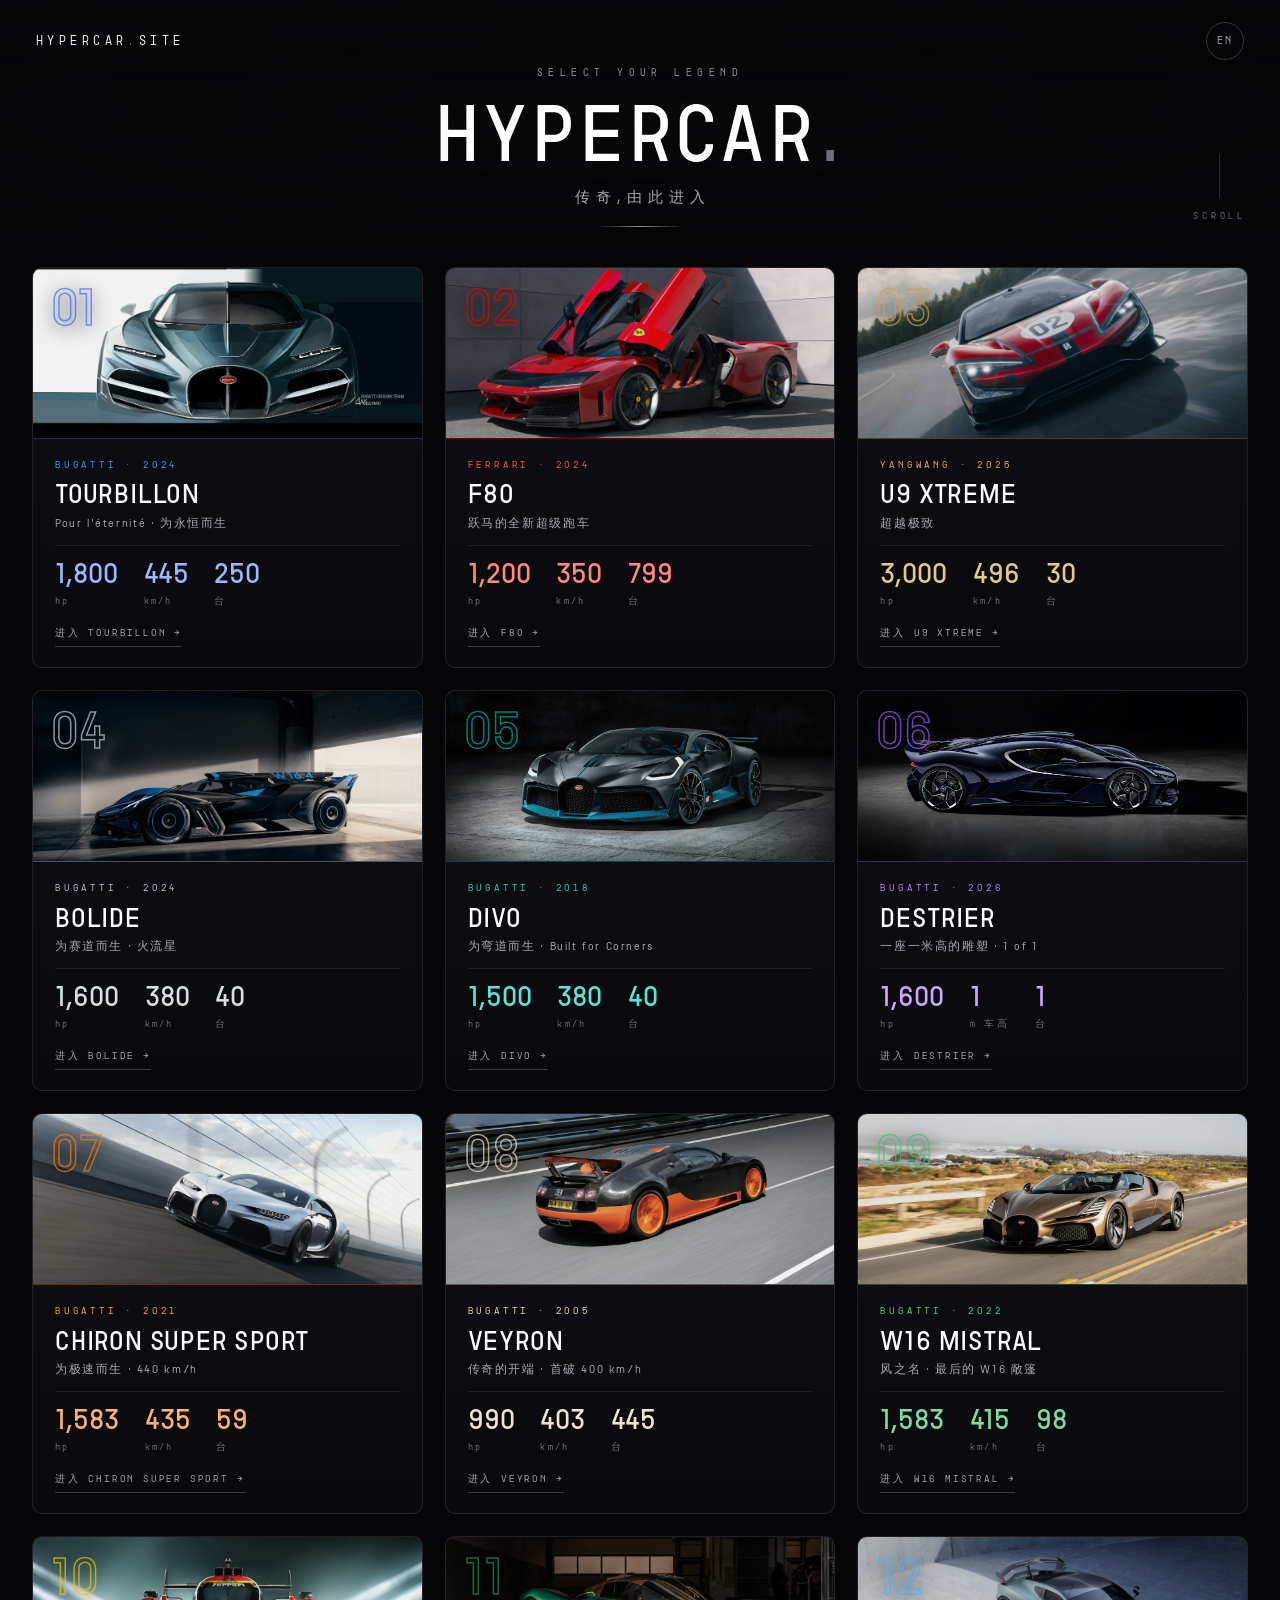
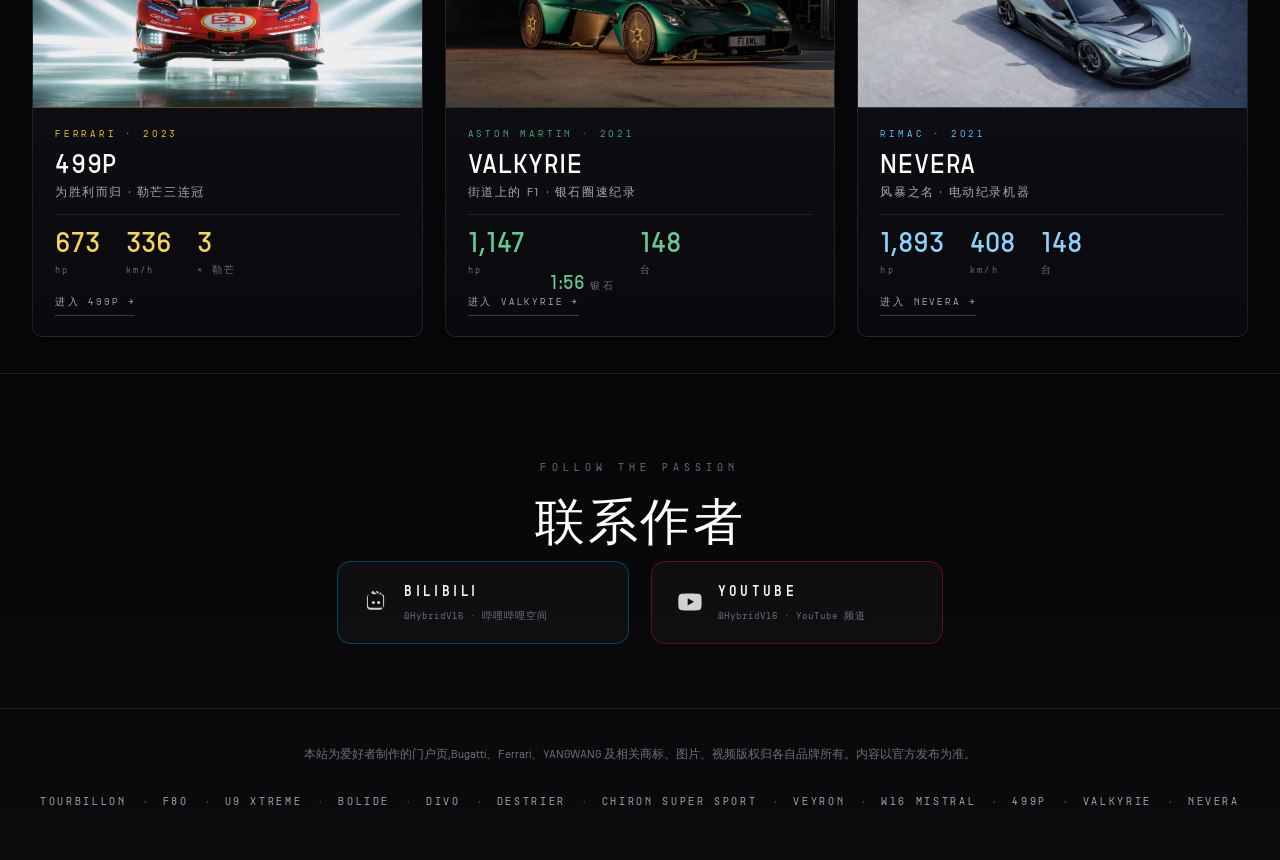
==== index.html @ 24a6a30d "Valkyrie 卡片圈速改为 1:56(去掉 .42,避免下沉) - index.html / en.html: spec--time 移除第二个数字 b 标签" ====
<!DOCTYPE html>
<html lang="zh-CN">
<head>
<meta charset="UTF-8">
<meta name="viewport" content="width=device-width, initial-scale=1.0">
<title>HYPERCAR.SITE — 传奇,由此进入</title>
<meta name="description" content="超跑传奇集合:Bugatti Tourbillon、Ferrari F80、YANGWANG U9 Xtreme、Bugatti Bolide、Bugatti Divo、Bugatti Destrier、Bugatti Chiron Super Sport、Bugatti Veyron、Bugatti W16 Mistral、Ferrari 499P、Aston Martin Valkyrie、Rimac Nevera 的完整介绍。">
<link rel="icon" href="data:image/svg+xml,%3Csvg xmlns='http://www.w3.org/2000/svg' viewBox='0 0 64 64'%3E%3Crect width='64' height='64' rx='14' fill='%230a0a0c'/%3E%3Ctext x='32' y='43' font-family='Arial' font-size='30' font-weight='700' fill='%23f4f4f6' text-anchor='middle'%3EH%3C/text%3E%3C/svg%3E">
<meta property="og:type" content="website">
<meta property="og:title" content="HYPERCAR.SITE">
<meta property="og:description" content="超跑传奇集合 —— Bugatti Tourbillon · Ferrari F80 · YANGWANG U9 Xtreme · Bugatti Bolide · Bugatti Divo · Bugatti Destrier · Chiron Super Sport · Veyron · W16 Mistral · 499P · Valkyrie · Nevera。">
<meta property="og:image" content="assets/tourbillon.webp">
<meta name="twitter:card" content="summary_large_image">
<script>
/* 自动语言:每次加载按 IP 分流——IP 不在中国则进入英文版 */
(function () {
  window.hcLangCheck = function (d) {
    if (d && d.country_code && d.country_code !== 'CN') {
      location.replace('en.html');
    }
  };
  var s = document.createElement('script');
  s.src = 'https://ipapi.co/json/?callback=hcLangCheck';
  s.onerror = function () {};
  document.head.appendChild(s);
})();
</script>
<link rel="stylesheet" href="css/style.css">
</head>
<body>

<div class="cursor" aria-hidden="true"><span></span></div>

<header class="nav">
  <a class="nav__brand" href="#hero">HYPERCAR<span class="nav__dot">.</span>SITE</a>
  <a class="lang-btn" href="en.html">EN</a>
</header>

<main>

<!-- ============ HERO ============ -->
<section class="hero" id="hero">
  <div class="hero__bg" aria-hidden="true">
    <img src="assets/tourbillon.webp" alt="">
    <img src="assets/f80.webp" alt="">
    <img src="assets/u9x.webp" alt="">
    <img src="assets/bolide.webp" alt="">
  </div>
  <div class="hero__veil" aria-hidden="true"></div>

  <div class="hero__inner">
    <p class="hero__kicker">SELECT YOUR LEGEND</p>
    <h1 class="hero__title">HYPERCAR<span class="hero__dot">.</span></h1>
    <p class="hero__sub">传奇,由此进入</p>
    <div class="hero__line" aria-hidden="true"></div>
  </div>

  <a class="hero__scroll" href="#doors" aria-label="向下探索">
    <span class="hero__scroll-track"><i></i></span>
    <span class="hero__scroll-text">SCROLL</span>
  </a>
</section>

<!-- ============ 车型收藏 ============ -->
<section class="doors" id="doors">

  <!-- 01 TOURBILLON -->
  <a class="door door--bugatti" href="https://tourbillon.hypercar.site" target="_blank" rel="noopener">
    <div class="door__media">
      <img class="door__img" src="assets/tourbillon.webp" alt="Bugatti Tourbillon" loading="lazy">
      <span class="door__no">01</span>
    </div>
    <div class="door__body">
      <span class="door__tag">BUGATTI · 2024</span>
      <h2 class="door__title">TOURBILLON</h2>
      <p class="door__sub">Pour l'éternité · 为永恒而生</p>
      <div class="door__specs">
        <div class="spec"><b data-count="1800">0</b><span>hp</span></div>
        <div class="spec"><b data-count="445">0</b><span>km/h</span></div>
        <div class="spec"><b data-count="250">0</b><span>台</span></div>
      </div>
      <span class="door__enter">进入 TOURBILLON <i>→</i></span>
    </div>
  </a>

  <!-- 02 F80 -->
  <a class="door door--ferrari" href="https://f80.hypercar.site" target="_blank" rel="noopener">
    <div class="door__media">
      <img class="door__img" src="assets/f80.webp" alt="Ferrari F80" loading="lazy">
      <span class="door__no">02</span>
    </div>
    <div class="door__body">
      <span class="door__tag">FERRARI · 2024</span>
      <h2 class="door__title">F80</h2>
      <p class="door__sub">跃马的全新超级跑车</p>
      <div class="door__specs">
        <div class="spec"><b data-count="1200">0</b><span>hp</span></div>
        <div class="spec"><b data-count="350">0</b><span>km/h</span></div>
        <div class="spec"><b data-count="799">0</b><span>台</span></div>
      </div>
      <span class="door__enter">进入 F80 <i>→</i></span>
    </div>
  </a>

  <!-- 03 U9 XTREME -->
  <a class="door door--yangwang" href="https://u9x.hypercar.site" target="_blank" rel="noopener">
    <div class="door__media">
      <img class="door__img" src="assets/u9x.webp" alt="YANGWANG U9 Xtreme" loading="lazy">
      <span class="door__no">03</span>
    </div>
    <div class="door__body">
      <span class="door__tag">YANGWANG · 2025</span>
      <h2 class="door__title">U9 XTREME</h2>
      <p class="door__sub">超越极致</p>
      <div class="door__specs">
        <div class="spec"><b data-count="3000">0</b><span>hp</span></div>
        <div class="spec"><b data-count="496">0</b><span>km/h</span></div>
        <div class="spec"><b data-count="30">0</b><span>台</span></div>
      </div>
      <span class="door__enter">进入 U9 XTREME <i>→</i></span>
    </div>
  </a>

  <!-- 04 BOLIDE -->
  <a class="door door--bolide" href="https://bolide.hypercar.site" target="_blank" rel="noopener">
    <div class="door__media">
      <img class="door__img" src="assets/bolide.webp" alt="Bugatti Bolide" loading="lazy">
      <span class="door__no">04</span>
    </div>
    <div class="door__body">
      <span class="door__tag">BUGATTI · 2024</span>
      <h2 class="door__title">BOLIDE</h2>
      <p class="door__sub">为赛道而生 · 火流星</p>
      <div class="door__specs">
        <div class="spec"><b data-count="1600">0</b><span>hp</span></div>
        <div class="spec"><b data-count="380">0</b><span>km/h</span></div>
        <div class="spec"><b data-count="40">0</b><span>台</span></div>
      </div>
      <span class="door__enter">进入 BOLIDE <i>→</i></span>
    </div>
  </a>

  <!-- 05 DIVO -->
  <a class="door door--divo" href="https://divo.hypercar.site" target="_blank" rel="noopener">
    <div class="door__media">
      <img class="door__img" src="assets/divo.webp" alt="Bugatti Divo" loading="lazy">
      <span class="door__no">05</span>
    </div>
    <div class="door__body">
      <span class="door__tag">BUGATTI · 2018</span>
      <h2 class="door__title">DIVO</h2>
      <p class="door__sub">为弯道而生 · Built for Corners</p>
      <div class="door__specs">
        <div class="spec"><b data-count="1500">0</b><span>hp</span></div>
        <div class="spec"><b data-count="380">0</b><span>km/h</span></div>
        <div class="spec"><b data-count="40">0</b><span>台</span></div>
      </div>
      <span class="door__enter">进入 DIVO <i>→</i></span>
    </div>
  </a>

  <!-- 06 DESTRIER -->
  <a class="door door--destrier" href="https://destrier.hypercar.site" target="_blank" rel="noopener">
    <div class="door__media">
      <img class="door__img" src="assets/destrier.webp" alt="Bugatti Destrier" loading="lazy">
      <span class="door__no">06</span>
    </div>
    <div class="door__body">
      <span class="door__tag">BUGATTI · 2026</span>
      <h2 class="door__title">DESTRIER</h2>
      <p class="door__sub">一座一米高的雕塑 · 1 of 1</p>
      <div class="door__specs">
        <div class="spec"><b data-count="1600">0</b><span>hp</span></div>
        <div class="spec"><b data-count="1">0</b><span>m 车高</span></div>
        <div class="spec"><b data-count="1">0</b><span>台</span></div>
      </div>
      <span class="door__enter">进入 DESTRIER <i>→</i></span>
    </div>
  </a>

  <!-- 07 CHIRON SUPER SPORT -->
  <a class="door door--chiron" href="https://ykcbugatti.github.io/ChironSS/" target="_blank" rel="noopener">
    <div class="door__media">
      <img class="door__img" src="assets/chiron-supersport.webp" alt="Bugatti Chiron Super Sport" loading="lazy">
      <span class="door__no">07</span>
    </div>
    <div class="door__body">
      <span class="door__tag">BUGATTI · 2021</span>
      <h2 class="door__title">CHIRON SUPER SPORT</h2>
      <p class="door__sub">为极速而生 · 440 km/h</p>
      <div class="door__specs">
        <div class="spec"><b data-count="1600">0</b><span>hp</span></div>
        <div class="spec"><b data-count="440">0</b><span>km/h</span></div>
        <div class="spec"><b data-count="60">0</b><span>台</span></div>
      </div>
      <span class="door__enter">进入 CHIRON SUPER SPORT <i>→</i></span>
    </div>
  </a>

  <!-- 08 VEYRON -->
  <a class="door door--veyron" href="https://veyron.hypercar.site" target="_blank" rel="noopener">
    <div class="door__media">
      <img class="door__img" src="assets/veyron.webp" alt="Bugatti Veyron" loading="lazy">
      <span class="door__no">08</span>
    </div>
    <div class="door__body">
      <span class="door__tag">BUGATTI · 2005</span>
      <h2 class="door__title">VEYRON</h2>
      <p class="door__sub">传奇的开端 · 首破 400 km/h</p>
      <div class="door__specs">
        <div class="spec"><b data-count="1001">0</b><span>hp</span></div>
        <div class="spec"><b data-count="407">0</b><span>km/h</span></div>
        <div class="spec"><b data-count="450">0</b><span>台</span></div>
      </div>
      <span class="door__enter">进入 VEYRON <i>→</i></span>
    </div>
  </a>

  <!-- 09 W16 MISTRAL -->
  <a class="door door--mistral" href="https://ykcbugatti.github.io/Mistral/" target="_blank" rel="noopener">
    <div class="door__media">
      <img class="door__img" src="assets/mistral.webp" alt="Bugatti W16 Mistral" loading="lazy">
      <span class="door__no">09</span>
    </div>
    <div class="door__body">
      <span class="door__tag">BUGATTI · 2022</span>
      <h2 class="door__title">W16 MISTRAL</h2>
      <p class="door__sub">风之名 · 最后的 W16 敞篷</p>
      <div class="door__specs">
        <div class="spec"><b data-count="1600">0</b><span>hp</span></div>
        <div class="spec"><b data-count="420">0</b><span>km/h</span></div>
        <div class="spec"><b data-count="99">0</b><span>台</span></div>
      </div>
      <span class="door__enter">进入 W16 MISTRAL <i>→</i></span>
    </div>
  </a>

  <!-- 10 FERRARI 499P -->
  <a class="door door--f499p" href="https://499p.hypercar.site" target="_blank" rel="noopener">
    <div class="door__media">
      <img class="door__img" src="assets/499p.webp" alt="Ferrari 499P" loading="lazy">
      <span class="door__no">10</span>
    </div>
    <div class="door__body">
      <span class="door__tag">FERRARI · 2023</span>
      <h2 class="door__title">499P</h2>
      <p class="door__sub">为胜利而归 · 勒芒三连冠</p>
      <div class="door__specs">
        <div class="spec"><b data-count="680">0</b><span>hp</span></div>
        <div class="spec"><b data-count="340">0</b><span>km/h</span></div>
        <div class="spec"><b data-count="3">0</b><span>× 勒芒</span></div>
      </div>
      <span class="door__enter">进入 499P <i>→</i></span>
    </div>
  </a>

  <!-- 11 ASTON MARTIN VALKYRIE -->
  <a class="door door--valkyrie" href="https://ykcbugatti.github.io/Valkyrie/" target="_blank" rel="noopener">
    <div class="door__media">
      <img class="door__img" src="assets/valkyrie.webp" alt="Aston Martin Valkyrie" loading="lazy">
      <span class="door__no">11</span>
    </div>
    <div class="door__body">
      <span class="door__tag">ASTON MARTIN · 2021</span>
      <h2 class="door__title">VALKYRIE</h2>
      <p class="door__sub">街道上的 F1 · 银石圈速纪录</p>
      <div class="door__specs">
        <div class="spec"><b data-count="1160">0</b><span>hp</span></div>
        <div class="spec spec--time"><b>1:56</b><span>银石</span></div>
        <div class="spec"><b data-count="150">0</b><span>台</span></div>
      </div>
      <span class="door__enter">进入 VALKYRIE <i>→</i></span>
    </div>
  </a>

  <!-- 12 RIMAC NEVERA -->
  <a class="door door--nevera" href="https://nevera.hypercar.site" target="_blank" rel="noopener">
    <div class="door__media">
      <img class="door__img" src="assets/nevera.webp" alt="Rimac Nevera" loading="lazy">
      <span class="door__no">12</span>
    </div>
    <div class="door__body">
      <span class="door__tag">RIMAC · 2021</span>
      <h2 class="door__title">NEVERA</h2>
      <p class="door__sub">风暴之名 · 电动纪录机器</p>
      <div class="door__specs">
        <div class="spec"><b data-count="1914">0</b><span>hp</span></div>
        <div class="spec"><b data-count="412">0</b><span>km/h</span></div>
        <div class="spec"><b data-count="150">0</b><span>台</span></div>
      </div>
      <span class="door__enter">进入 NEVERA <i>→</i></span>
    </div>
  </a>

</section>

</main>

<footer class="footer">

  <!-- ============ 联系方式 ============ -->
  <div class="footer__contact">
    <p class="footer__kicker">FOLLOW THE PASSION</p>
    <h2 class="footer__title">联系作者</h2>
    <div class="footer__btns">
      <a class="sbtn sbtn--bili" href="https://space.bilibili.com/675250962" target="_blank" rel="noopener">
        <svg viewBox="0 0 24 24" width="24" height="24" fill="currentColor" aria-hidden="true">
          <path d="M7.1 2.6 8.9.8l2.1 2.1L13.1.8l1.8 1.8-1.7 1.7h2.5c1.9 0 3.4 1.5 3.4 3.4v8.6c0 1.9-1.5 3.4-3.4 3.4H6.3c-1.9 0-3.4-1.5-3.4-3.4V7.7c0-1.9 1.5-3.4 3.4-3.4h2.5L7.1 2.6zM7.6 4.3H6.3c-1.3 0-2.4 1.1-2.4 2.4v8.6c0 1.3 1.1 2.4 2.4 2.4h11.4c1.3 0 2.4-1.1 2.4-2.4V6.7c0-1.3-1.1-2.4-2.4-2.4h-1.3l1.2-1.2-.9-.9-2.2 2.2-2.2-2.2-.9.9 1.2 1.2H7.6z"/>
          <circle cx="9.4" cy="12.6" r="1.5"/>
          <circle cx="14.6" cy="12.6" r="1.5"/>
        </svg>
        <span class="sbtn__txt"><b>BILIBILI</b><small>@HybridV16 · 哔哩哔哩空间</small></span>
        <i class="sbtn__arrow">→</i>
      </a>
      <a class="sbtn sbtn--yt" href="https://www.youtube.com/@HybridV16" target="_blank" rel="noopener">
        <svg viewBox="0 0 24 24" width="24" height="24" fill="currentColor" aria-hidden="true">
          <path d="M23.5 7.2s-.2-1.7-.9-2.4c-.9-.9-1.9-.9-2.4-1C16.9 3.5 12 3.5 12 3.5s-4.9 0-8.2.3c-.5.1-1.5.1-2.4 1-.7.7-.9 2.4-.9 2.4S.3 9.2.3 11.2v1.6c0 2 .2 4 .2 4s.2 1.7.9 2.4c.9.9 2.1.9 2.6 1 1.9.2 7.9.3 7.9.3s4.9 0 8.2-.3c.5-.1 1.5-.1 2.4-1 .7-.7.9-2.4.9-2.4s.2-2 .2-4v-1.6c0-2-.2-4-.2-4zM9.7 15.4V8.2l6.4 3.6-6.4 3.6z"/>
        </svg>
        <span class="sbtn__txt"><b>YOUTUBE</b><small>@HybridV16 · YouTube 频道</small></span>
        <i class="sbtn__arrow">→</i>
      </a>
    </div>
  </div>

  <div class="footer__base">
    <p class="footer__note">本站为爱好者制作的门户页,Bugatti、Ferrari、YANGWANG 及相关商标、图片、视频版权归各自品牌所有。内容以官方发布为准。</p>
    <div class="footer__links">
      <a href="https://tourbillon.hypercar.site">TOURBILLON</a>
      <span class="footer__sep">·</span>
      <a href="https://f80.hypercar.site">F80</a>
      <span class="footer__sep">·</span>
      <a href="https://u9x.hypercar.site">U9 XTREME</a>
      <span class="footer__sep">·</span>
      <a href="https://bolide.hypercar.site">BOLIDE</a>
      <span class="footer__sep">·</span>
      <a href="https://divo.hypercar.site">DIVO</a>
      <span class="footer__sep">·</span>
      <a href="https://destrier.hypercar.site">DESTRIER</a>
      <span class="footer__sep">·</span>
      <a href="https://ykcbugatti.github.io/ChironSS/">CHIRON SUPER SPORT</a>
      <span class="footer__sep">·</span>
      <a href="https://veyron.hypercar.site">VEYRON</a>
      <span class="footer__sep">·</span>
      <a href="https://ykcbugatti.github.io/Mistral/">W16 MISTRAL</a>
      <span class="footer__sep">·</span>
      <a href="https://499p.hypercar.site">499P</a>
      <span class="footer__sep">·</span>
      <a href="https://ykcbugatti.github.io/Valkyrie/">VALKYRIE</a>
      <span class="footer__sep">·</span>
      <a href="https://nevera.hypercar.site">NEVERA</a>
    </div>
  </div>
</footer>

<script src="js/main.js"></script>
</body>
</html>
---- css/style.css ----
/* ============================================================
   HYPERCAR.SITE · v3 门户页
   设计语言:紧凑影像 Hero · 桌面端三卡单屏展示 · 品牌字体
   字体:Bugatti Display / Bugatti Text / Bugatti Mono(本地 woff2)
   ============================================================ */

/* ---------- 品牌字体 ---------- */
@font-face {
  font-family: 'Bugatti Display';
  src: url('../fonts/bugatti-display-400.woff2') format('woff2');
  font-weight: 400;
  font-style: normal;
  font-display: swap;
}
@font-face {
  font-family: 'Bugatti Text';
  src: url('../fonts/bugatti-text-400.woff2') format('woff2');
  font-weight: 400;
  font-style: normal;
  font-display: swap;
}
@font-face {
  font-family: 'Bugatti Text';
  src: url('../fonts/bugatti-text-700.woff2') format('woff2');
  font-weight: 700;
  font-style: normal;
  font-display: swap;
}
@font-face {
  font-family: 'Bugatti Mono';
  src: url('../fonts/bugatti-mono-400.woff2') format('woff2');
  font-weight: 400;
  font-style: normal;
  font-display: swap;
}

/* ---------- 变量 ---------- */
:root {
  --bg: #060608;
  --bg2: #0c0c10;
  --panel: #101016;
  --line: rgba(255, 255, 255, 0.09);
  --line2: rgba(255, 255, 255, 0.2);
  --txt: #f5f5f7;
  --dim: #a7a7b2;
  --faint: #6e6e7a;
  --bugatti: #3d6bff;
  --ferrari: #e10600;
  --yangwang: #c9a24b;
  --bili: #00a1d6;
  --yt: #ff0033;
  --display: 'Bugatti Display', 'PingFang SC', 'Hiragino Sans GB', 'Microsoft YaHei', sans-serif;
  --text: 'Bugatti Text', 'PingFang SC', 'Hiragino Sans GB', 'Microsoft YaHei', sans-serif;
  --mono: 'Bugatti Mono', ui-monospace, 'Cascadia Mono', 'SF Mono', Consolas, monospace;
  --ease: cubic-bezier(0.65, 0, 0.35, 1);
  --ease2: cubic-bezier(0.22, 1, 0.36, 1);
}

/* ---------- 基础 ---------- */
* { margin: 0; padding: 0; box-sizing: border-box; }

html { scroll-behavior: smooth; overflow-anchor: none; }

body {
  background: var(--bg);
  color: var(--txt);
  font-family: var(--text);
  font-size: 16px;
  line-height: 1.75;
  -webkit-font-smoothing: antialiased;
  overflow-x: hidden;
  min-height: 100vh;
  display: flex;
  flex-direction: column;
}

a { color: inherit; text-decoration: none; }
::selection { background: rgba(255, 255, 255, 0.18); }

/* ---------- 自定义光标 ---------- */
.cursor {
  position: fixed;
  top: 0; left: 0;
  width: 34px; height: 34px;
  margin: -17px 0 0 -17px;
  border: 1px solid rgba(255, 255, 255, 0.85);
  border-radius: 50%;
  pointer-events: none;
  z-index: 9999;
  opacity: 0;
  transition: opacity 0.4s;
  mix-blend-mode: difference;
}
.cursor span { position: absolute; inset: 0; border: 1px solid rgba(255, 255, 255, 0.85); border-radius: 50%; }
.cursor.is-on { opacity: 1; }
.cursor.is-hot { transform: scale(1.6); }
@media (pointer: coarse) { .cursor { display: none; } }

/* ---------- 导航 ---------- */
.nav {
  position: fixed;
  top: 0; left: 0; right: 0;
  z-index: 100;
  padding: 22px 36px;
  display: flex;
  align-items: center;
  justify-content: space-between;
  background: linear-gradient(180deg, rgba(6, 6, 8, 0.9), transparent);
  transition: padding 0.5s, background 0.5s;
}
.nav.is-solid {
  padding: 14px 36px;
  background: rgba(6, 6, 8, 0.82);
  backdrop-filter: blur(14px);
  -webkit-backdrop-filter: blur(14px);
  border-bottom: 1px solid var(--line);
}
.nav__brand {
  font-family: var(--mono);
  font-size: 13px;
  letter-spacing: 0.34em;
  color: var(--txt);
}
.nav__dot { color: var(--faint); }
.lang-btn {
  font-family: var(--mono);
  font-size: 11px;
  letter-spacing: 0.2em;
  color: var(--dim);
  width: 38px; height: 38px;
  display: grid;
  place-items: center;
  border: 1px solid var(--line2);
  border-radius: 50%;
  transition: border-color 0.3s, color 0.3s, transform 0.3s;
}
.lang-btn:hover { border-color: var(--txt); color: var(--txt); transform: scale(1.05); }

/* ---------- HERO:紧凑影像区 ---------- */
main {
  flex: 1;
  min-height: 100vh;
  display: flex;
  flex-direction: column;
}
.hero {
  position: relative;
  min-height: clamp(170px, 23vh, 250px);
  display: flex;
  align-items: center;
  justify-content: center;
  text-align: center;
  overflow: hidden;
}
.hero__bg { position: absolute; inset: 0; }
.hero__bg img {
  position: absolute;
  inset: 0;
  width: 100%; height: 100%;
  object-fit: cover;
  object-position: center 45%;
  opacity: 0;
  transform: scale(1.08);
  animation: heroCycle 32s var(--ease) infinite;
  will-change: opacity, transform;
}
.hero__bg img:nth-child(1) { animation-delay: 0s; }
.hero__bg img:nth-child(2) { animation-delay: 8s; }
.hero__bg img:nth-child(3) { animation-delay: 16s; }
.hero__bg img:nth-child(4) { animation-delay: 24s; }
@keyframes heroCycle {
  0%   { opacity: 0; transform: scale(1.08); }
  4%   { opacity: 0.6; }
  30%  { opacity: 0.6; }
  34%  { opacity: 0; transform: scale(1.02); }
  100% { opacity: 0; transform: scale(1.02); }
}
.hero__veil {
  position: absolute;
  inset: 0;
  background:
    radial-gradient(55% 80% at 50% 45%, transparent 30%, rgba(6, 6, 8, 0.5) 100%),
    linear-gradient(180deg, rgba(6, 6, 8, 0.55) 0%, rgba(6, 6, 8, 0.3) 45%, rgba(6, 6, 8, 0.55) 80%, var(--bg) 100%);
  pointer-events: none;
}
.hero__inner {
  position: relative;
  z-index: 2;
  padding: 64px 24px 22px;
}
.hero__kicker {
  font-family: var(--mono);
  font-size: 10.5px;
  letter-spacing: 0.52em;
  color: var(--dim);
  margin-bottom: 12px;
  opacity: 0;
  animation: fadeUp 0.9s var(--ease2) 0.15s forwards;
}
.hero__title {
  font-family: var(--display);
  font-weight: 400;
  font-size: clamp(38px, 6.2vw, 82px);
  line-height: 1;
  letter-spacing: 0.06em;
  color: #fff;
  text-shadow: 0 0 90px rgba(255, 255, 255, 0.16);
  opacity: 0;
  animation: fadeUp 1s var(--ease2) 0.3s forwards;
}
.hero__dot { color: var(--faint); }
.hero__sub {
  margin-top: 10px;
  font-size: clamp(12px, 1.4vw, 15px);
  letter-spacing: 0.4em;
  text-indent: 0.4em;
  color: var(--dim);
  opacity: 0;
  animation: fadeUp 1s var(--ease2) 0.45s forwards;
}
.hero__line {
  margin: 16px auto 0;
  width: 88px;
  height: 1px;
  background: linear-gradient(90deg, transparent, rgba(255, 255, 255, 0.55), transparent);
  opacity: 0;
  animation: fadeUp 0.9s var(--ease2) 0.6s forwards, linePulse 3.2s ease-in-out 1.8s infinite;
}
@keyframes linePulse {
  0%, 100% { opacity: 0.35; }
  50% { opacity: 1; }
}
@keyframes fadeUp {
  from { opacity: 0; transform: translateY(24px); }
  to   { opacity: 1; transform: none; }
}

/* 滚动指示 */
.hero__scroll {
  position: absolute;
  right: 34px;
  bottom: 24px;
  z-index: 2;
  display: flex;
  flex-direction: column;
  align-items: center;
  gap: 10px;
  color: var(--faint);
  opacity: 1;
  transition: opacity 0.5s;
}
.hero__scroll.is-gone { opacity: 0; pointer-events: none; }
.hero__scroll-track {
  width: 1px;
  height: 44px;
  background: rgba(255, 255, 255, 0.16);
  position: relative;
  overflow: hidden;
}
.hero__scroll-track i {
  position: absolute;
  left: 0; top: -40%;
  width: 100%; height: 40%;
  background: linear-gradient(180deg, transparent, #fff);
  animation: scrollDrop 1.8s var(--ease) infinite;
}
@keyframes scrollDrop {
  0%   { top: -40%; }
  100% { top: 110%; }
}
.hero__scroll-text {
  font-family: var(--mono);
  font-size: 9.5px;
  letter-spacing: 0.4em;
}

/* ---------- 车型收藏:桌面端三卡单屏 ---------- */
.doors {
  flex: 1;
  width: 100%;
  max-width: 1320px;
  margin: 0 auto;
  padding: 18px 32px 36px;
  display: grid;
  grid-template-columns: repeat(3, 1fr);
  gap: 22px;
  align-items: stretch;
}
.door {
  position: relative;
  display: flex;
  flex-direction: column;
  border: 1px solid var(--line);
  background: linear-gradient(180deg, var(--panel), rgba(12, 12, 16, 0.7));
  border-radius: 10px;
  overflow: hidden;
  opacity: 0;
  transform: translateY(34px);
  transition: transform 0.55s var(--ease), border-color 0.4s, box-shadow 0.55s, opacity 0.7s var(--ease2);
}
.door.is-in { opacity: 1; transform: none; }
.door.is-in:hover { transform: translateY(-7px); border-color: var(--line2); }
.door--bugatti.is-in:hover { border-color: rgba(61, 107, 255, 0.55); box-shadow: 0 34px 70px -34px rgba(61, 107, 255, 0.5); }
.door--ferrari.is-in:hover { border-color: rgba(225, 6, 0, 0.55); box-shadow: 0 34px 70px -34px rgba(225, 6, 0, 0.5); }
.door--yangwang.is-in:hover { border-color: rgba(201, 162, 75, 0.55); box-shadow: 0 34px 70px -34px rgba(201, 162, 75, 0.45); }
.door--bolide.is-in:hover { border-color: rgba(198, 208, 218, 0.55); box-shadow: 0 34px 70px -34px rgba(198, 208, 218, 0.4); }
.door--divo.is-in:hover { border-color: rgba(0, 178, 169, 0.55); box-shadow: 0 34px 70px -34px rgba(0, 178, 169, 0.45); }
.door--destrier.is-in:hover { border-color: rgba(154, 92, 255, 0.55); box-shadow: 0 34px 70px -34px rgba(154, 92, 255, 0.45); }
.door--chiron.is-in:hover { border-color: rgba(255, 122, 0, 0.55); box-shadow: 0 34px 70px -34px rgba(255, 122, 0, 0.45); }
.door--veyron.is-in:hover { border-color: rgba(235, 225, 200, 0.55); box-shadow: 0 34px 70px -34px rgba(235, 225, 200, 0.4); }
.door--mistral.is-in:hover { border-color: rgba(74, 190, 120, 0.55); box-shadow: 0 34px 70px -34px rgba(74, 190, 120, 0.45); }
.door--f499p.is-in:hover { border-color: rgba(245, 196, 0, 0.55); box-shadow: 0 34px 70px -34px rgba(245, 196, 0, 0.45); }
.door--valkyrie.is-in:hover { border-color: rgba(38, 145, 85, 0.55); box-shadow: 0 34px 70px -34px rgba(38, 145, 85, 0.45); }
.door--nevera.is-in:hover { border-color: rgba(64, 180, 255, 0.55); box-shadow: 0 34px 70px -34px rgba(64, 180, 255, 0.45); }

.door__media {
  position: relative;
  flex: 1.35;
  min-height: 170px;
  overflow: hidden;
}
.door__img {
  position: absolute;
  inset: 0;
  width: 100%; height: 100%;
  object-fit: cover;
  filter: saturate(0.88) brightness(0.95);
  transition: transform 1.2s var(--ease2), filter 0.9s;
}
.door.is-in:hover .door__img { transform: scale(1.06); filter: saturate(1.05) brightness(1.04); }

.door__no {
  position: absolute;
  top: 14px;
  left: 18px;
  z-index: 2;
  font-family: var(--display);
  font-size: clamp(42px, 4vw, 64px);
  line-height: 1;
  color: transparent;
  -webkit-text-stroke: 1.5px rgba(255, 255, 255, 0.32);
  pointer-events: none;
  text-shadow: 0 4px 20px rgba(0, 0, 0, 0.55);
}
.door--bugatti .door__no { -webkit-text-stroke-color: rgba(61, 107, 255, 0.7); }
.door--ferrari .door__no { -webkit-text-stroke-color: rgba(225, 6, 0, 0.7); }
.door--yangwang .door__no { -webkit-text-stroke-color: rgba(201, 162, 75, 0.7); }
.door--bolide .door__no { -webkit-text-stroke-color: rgba(198, 208, 218, 0.7); }
.door--divo .door__no { -webkit-text-stroke-color: rgba(0, 178, 169, 0.7); }
.door--destrier .door__no { -webkit-text-stroke-color: rgba(154, 92, 255, 0.7); }
.door--chiron .door__no { -webkit-text-stroke-color: rgba(255, 122, 0, 0.7); }
.door--veyron .door__no { -webkit-text-stroke-color: rgba(235, 225, 200, 0.7); }
.door--mistral .door__no { -webkit-text-stroke-color: rgba(74, 190, 120, 0.7); }
.door--f499p .door__no { -webkit-text-stroke-color: rgba(245, 196, 0, 0.7); }
.door--valkyrie .door__no { -webkit-text-stroke-color: rgba(38, 145, 85, 0.7); }
.door--nevera .door__no { -webkit-text-stroke-color: rgba(64, 180, 255, 0.7); }

.door__body {
  display: flex;
  flex-direction: column;
  padding: 17px 22px 20px;
  border-top: 1px solid var(--line);
}
.door--bugatti .door__body { border-top-color: rgba(61, 107, 255, 0.35); }
.door--ferrari .door__body { border-top-color: rgba(225, 6, 0, 0.35); }
.door--yangwang .door__body { border-top-color: rgba(201, 162, 75, 0.35); }
.door--bolide .door__body { border-top-color: rgba(198, 208, 218, 0.35); }
.door--divo .door__body { border-top-color: rgba(0, 178, 169, 0.35); }
.door--destrier .door__body { border-top-color: rgba(154, 92, 255, 0.35); }
.door--chiron .door__body { border-top-color: rgba(255, 122, 0, 0.35); }
.door--veyron .door__body { border-top-color: rgba(235, 225, 200, 0.35); }
.door--mistral .door__body { border-top-color: rgba(74, 190, 120, 0.35); }
.door--f499p .door__body { border-top-color: rgba(245, 196, 0, 0.35); }
.door--valkyrie .door__body { border-top-color: rgba(38, 145, 85, 0.35); }
.door--nevera .door__body { border-top-color: rgba(64, 180, 255, 0.35); }

.door__tag {
  font-family: var(--mono);
  font-size: 10px;
  letter-spacing: 0.38em;
  color: var(--faint);
}
.door--bugatti .door__tag { color: #5f89ff; }
.door--ferrari .door__tag { color: #ff5a50; }
.door--yangwang .door__tag { color: #d8b96a; }
.door--bolide .door__tag { color: #b6c2cc; }
.door--divo .door__tag { color: #34cfc2; }
.door--destrier .door__tag { color: #b48cff; }
.door--chiron .door__tag { color: #ffa04d; }
.door--veyron .door__tag { color: #e6d9b8; }
.door--mistral .door__tag { color: #55cf85; }
.door--f499p .door__tag { color: #f0c420; }
.door--valkyrie .door__tag { color: #3fae74; }
.door--nevera .door__tag { color: #5ec1ff; }

.door__title {
  font-family: var(--display);
  font-weight: 400;
  font-size: clamp(24px, 2.1vw, 34px);
  letter-spacing: 0.03em;
  line-height: 1.05;
  margin: 7px 0 4px;
  color: #fff;
}
.door__sub {
  font-size: 11.5px;
  letter-spacing: 0.14em;
  color: var(--dim);
  margin-bottom: 12px;
  white-space: nowrap;
  overflow: hidden;
  text-overflow: ellipsis;
}

.door__specs {
  display: flex;
  align-items: flex-end;
  gap: clamp(14px, 2vw, 28px);
  padding-top: 13px;
  border-top: 1px solid var(--line);
}
.spec { display: flex; flex-direction: column; }
.spec b {
  font-family: var(--display);
  font-weight: 400;
  font-size: clamp(22px, 2.2vw, 32px);
  line-height: 1;
  color: #fff;
}
.spec span {
  font-family: var(--mono);
  font-size: 9.5px;
  letter-spacing: 0.24em;
  color: var(--faint);
  margin-top: 6px;
}
/* 时间型 spec(6 min 59 sec)横排 */
.spec--time {
  flex-direction: row;
  align-items: baseline;
  gap: 5px;
  margin-bottom: -16px;
}
.spec--time b { margin-right: 3px; }
.spec--time span { margin-top: 0; }
.spec--time b:last-of-type { font-size: clamp(16px, 1.5vw, 22px); margin-right: 0; }

.door--bugatti .spec b { color: #9db8ff; }
.door--ferrari .spec b { color: #ff8a80; }
.door--yangwang .spec b { color: #e2c98c; }
.door--bolide .spec b { color: #d7dfe6; }
.door--divo .spec b { color: #5fe3d8; }
.door--destrier .spec b { color: #c9a8ff; }
.door--chiron .spec b { color: #ffb36e; }
.door--veyron .spec b { color: #efe6cd; }
.door--mistral .spec b { color: #7bdd9f; }
.door--f499p .spec b { color: #f7d45e; }
.door--valkyrie .spec b { color: #63cb92; }
.door--nevera .spec b { color: #8ad3ff; }

.door__enter {
  margin-top: 14px;
  align-self: flex-start;
  display: inline-flex;
  align-items: center;
  gap: 8px;
  font-family: var(--mono);
  font-size: 10px;
  letter-spacing: 0.28em;
  color: var(--dim);
  border-bottom: 1px solid var(--line2);
  padding-bottom: 5px;
  transition: color 0.35s, border-color 0.35s, gap 0.35s;
}
.door__enter i { font-style: normal; transition: transform 0.35s var(--ease); }
.door.is-in:hover .door__enter { gap: 13px; }
.door.is-in:hover .door__enter i { transform: translateX(5px); }
.door--bugatti.is-in:hover .door__enter { color: #6f96ff; border-color: #6f96ff; }
.door--ferrari.is-in:hover .door__enter { color: #ff6a5e; border-color: #ff6a5e; }
.door--yangwang.is-in:hover .door__enter { color: #dcc084; border-color: #dcc084; }
.door--bolide.is-in:hover .door__enter { color: #c9d3dc; border-color: #c9d3dc; }
.door--divo.is-in:hover .door__enter { color: #3ad6c9; border-color: #3ad6c9; }
.door--destrier.is-in:hover .door__enter { color: #b78eff; border-color: #b78eff; }
.door--chiron.is-in:hover .door__enter { color: #ff9d40; border-color: #ff9d40; }
.door--veyron.is-in:hover .door__enter { color: #e9dcba; border-color: #e9dcba; }
.door--mistral.is-in:hover .door__enter { color: #5fd48d; border-color: #5fd48d; }
.door--f499p.is-in:hover .door__enter { color: #f2c636; border-color: #f2c636; }
.door--valkyrie.is-in:hover .door__enter { color: #45bd80; border-color: #45bd80; }
.door--nevera.is-in:hover .door__enter { color: #66c6ff; border-color: #66c6ff; }

/* ---------- 页脚 ---------- */
.footer {
  border-top: 1px solid var(--line);
  background: linear-gradient(180deg, transparent, rgba(255, 255, 255, 0.02));
}
.footer__contact {
  max-width: 1280px;
  margin: 0 auto;
  padding: 84px 28px 64px;
  text-align: center;
}
.footer__kicker {
  font-family: var(--mono);
  font-size: 11px;
  letter-spacing: 0.46em;
  color: var(--faint);
  margin-bottom: 16px;
}
.footer__title {
  font-family: var(--display);
  font-weight: 400;
  font-size: clamp(32px, 4vw, 50px);
  letter-spacing: 0.05em;
  line-height: 1.1;
  color: #fff;
  margin-bottom: 12px;
}
.footer__lead {
  font-size: 13px;
  letter-spacing: 0.18em;
  color: var(--dim);
  margin-bottom: 40px;
}

/* 联系方式按钮 */
.footer__btns {
  display: flex;
  justify-content: center;
  gap: 22px;
  flex-wrap: wrap;
}
.sbtn {
  display: inline-flex;
  align-items: center;
  gap: 16px;
  padding: 18px 26px;
  min-width: 292px;
  justify-content: flex-start;
  border: 1px solid var(--line2);
  border-radius: 14px;
  background: rgba(255, 255, 255, 0.03);
  color: var(--txt);
  transition: transform 0.4s var(--ease), border-color 0.4s, background 0.4s, box-shadow 0.5s;
}
.sbtn svg { flex: none; opacity: 0.85; transition: opacity 0.3s, color 0.3s; }
.sbtn__txt {
  display: flex;
  flex-direction: column;
  align-items: flex-start;
  gap: 3px;
  flex: 1;
}
.sbtn__txt b { font-size: 14px; letter-spacing: 0.26em; font-weight: 700; }
.sbtn__txt small {
  font-family: var(--mono);
  font-size: 10px;
  letter-spacing: 0.1em;
  color: var(--faint);
  transition: color 0.3s;
}
.sbtn__arrow {
  font-style: normal;
  font-size: 16px;
  opacity: 0;
  transform: translateX(-8px);
  transition: opacity 0.35s var(--ease), transform 0.35s var(--ease);
}
.sbtn:hover { transform: translateY(-4px); }
.sbtn:hover .sbtn__arrow { opacity: 1; transform: none; }

.sbtn--bili { border-color: rgba(0, 161, 214, 0.35); }
.sbtn--bili:hover {
  border-color: var(--bili);
  background: rgba(0, 161, 214, 0.1);
  box-shadow: 0 26px 54px -26px rgba(0, 161, 214, 0.55);
}
.sbtn--bili:hover svg { color: var(--bili); opacity: 1; }
.sbtn--bili:hover .sbtn__txt small { color: #7fd4ef; }

.sbtn--yt { border-color: rgba(255, 0, 51, 0.35); }
.sbtn--yt:hover {
  border-color: var(--yt);
  background: rgba(255, 0, 51, 0.1);
  box-shadow: 0 26px 54px -26px rgba(255, 0, 51, 0.55);
}
.sbtn--yt:hover svg { color: #ff4d66; opacity: 1; }
.sbtn--yt:hover .sbtn__txt small { color: #ff9aa8; }

/* 页脚底部 */
.footer__base {
  border-top: 1px solid var(--line);
  padding: 34px 28px 44px;
  text-align: center;
}
.footer__note {
  font-size: 12px;
  color: var(--faint);
  max-width: 720px;
  margin: 0 auto 22px;
  line-height: 1.9;
}
.footer__links {
  display: flex;
  justify-content: center;
  align-items: center;
  gap: 16px;
  flex-wrap: wrap;
}
.footer__links a {
  font-family: var(--mono);
  font-size: 11px;
  letter-spacing: 0.24em;
  color: var(--dim);
  transition: color 0.3s;
}
.footer__links a:hover { color: var(--txt); }
.footer__sep { color: var(--faint); opacity: 0.5; }

/* ---------- 响应式 ---------- */
@media (max-width: 1100px) {
  .doors { gap: 16px; padding-left: 20px; padding-right: 20px; }
  .door__body { padding: 18px 18px 22px; }
}

@media (max-width: 960px) {
  .doors { grid-template-columns: 1fr; flex: none; max-width: 640px; gap: 26px; padding: 14px 18px 72px; }
  .hero { min-height: clamp(300px, 46vh, 440px); }
  .hero__scroll { right: auto; left: 50%; transform: translateX(-50%); bottom: 18px; flex-direction: row; align-items: center; gap: 12px; }
  .hero__scroll-track { height: 1px; width: 44px; }
  .hero__scroll-track i { top: auto; left: -40%; height: 100%; width: 40%; background: linear-gradient(90deg, transparent, #fff); animation: scrollDropH 1.8s var(--ease) infinite; }
  @keyframes scrollDropH { 0% { left: -40%; } 100% { left: 110%; } }
  .door__media { flex: none; aspect-ratio: 16 / 10; min-height: 0; }
  .footer__btns { flex-direction: column; align-items: center; }
  .sbtn { width: 100%; max-width: 400px; }
}

@media (max-width: 560px) {
  .nav { padding: 16px 20px; }
  .nav.is-solid { padding: 12px 20px; }
  .nav__brand { font-size: 12px; }
  .hero__inner { padding: 74px 20px 26px; }
  .hero__sub { letter-spacing: 0.3em; text-indent: 0.3em; }
  .doors { padding: 12px 16px 64px; }
  .door__media { aspect-ratio: 16 / 11; }
  .door__body { padding: 18px 18px 24px; }
  .door__specs { gap: 20px; }
  .spec--time { gap: 4px; }
  .footer__contact { padding: 64px 20px 52px; }
  .sbtn { min-width: 0; padding: 16px 20px; gap: 12px; }
  .sbtn svg { width: 20px; height: 20px; }
  .sbtn__arrow { display: none; }
  .footer__base { padding: 28px 20px 38px; }
}

/* ---------- 减少动效 ---------- */
@media (prefers-reduced-motion: reduce) {
  *, *::before, *::after {
    animation-duration: 0.01ms !important;
    animation-delay: 0ms !important;
    transition-duration: 0.01ms !important;
  }
  .hero__bg img { opacity: 0.6; transform: none; }
  .hero__bg img:nth-child(n) { animation: none; }
  .hero__kicker, .hero__title, .hero__sub, .hero__line { opacity: 1; transform: none; }
  .door { opacity: 1; transform: none; }
  .cursor { display: none; }
}
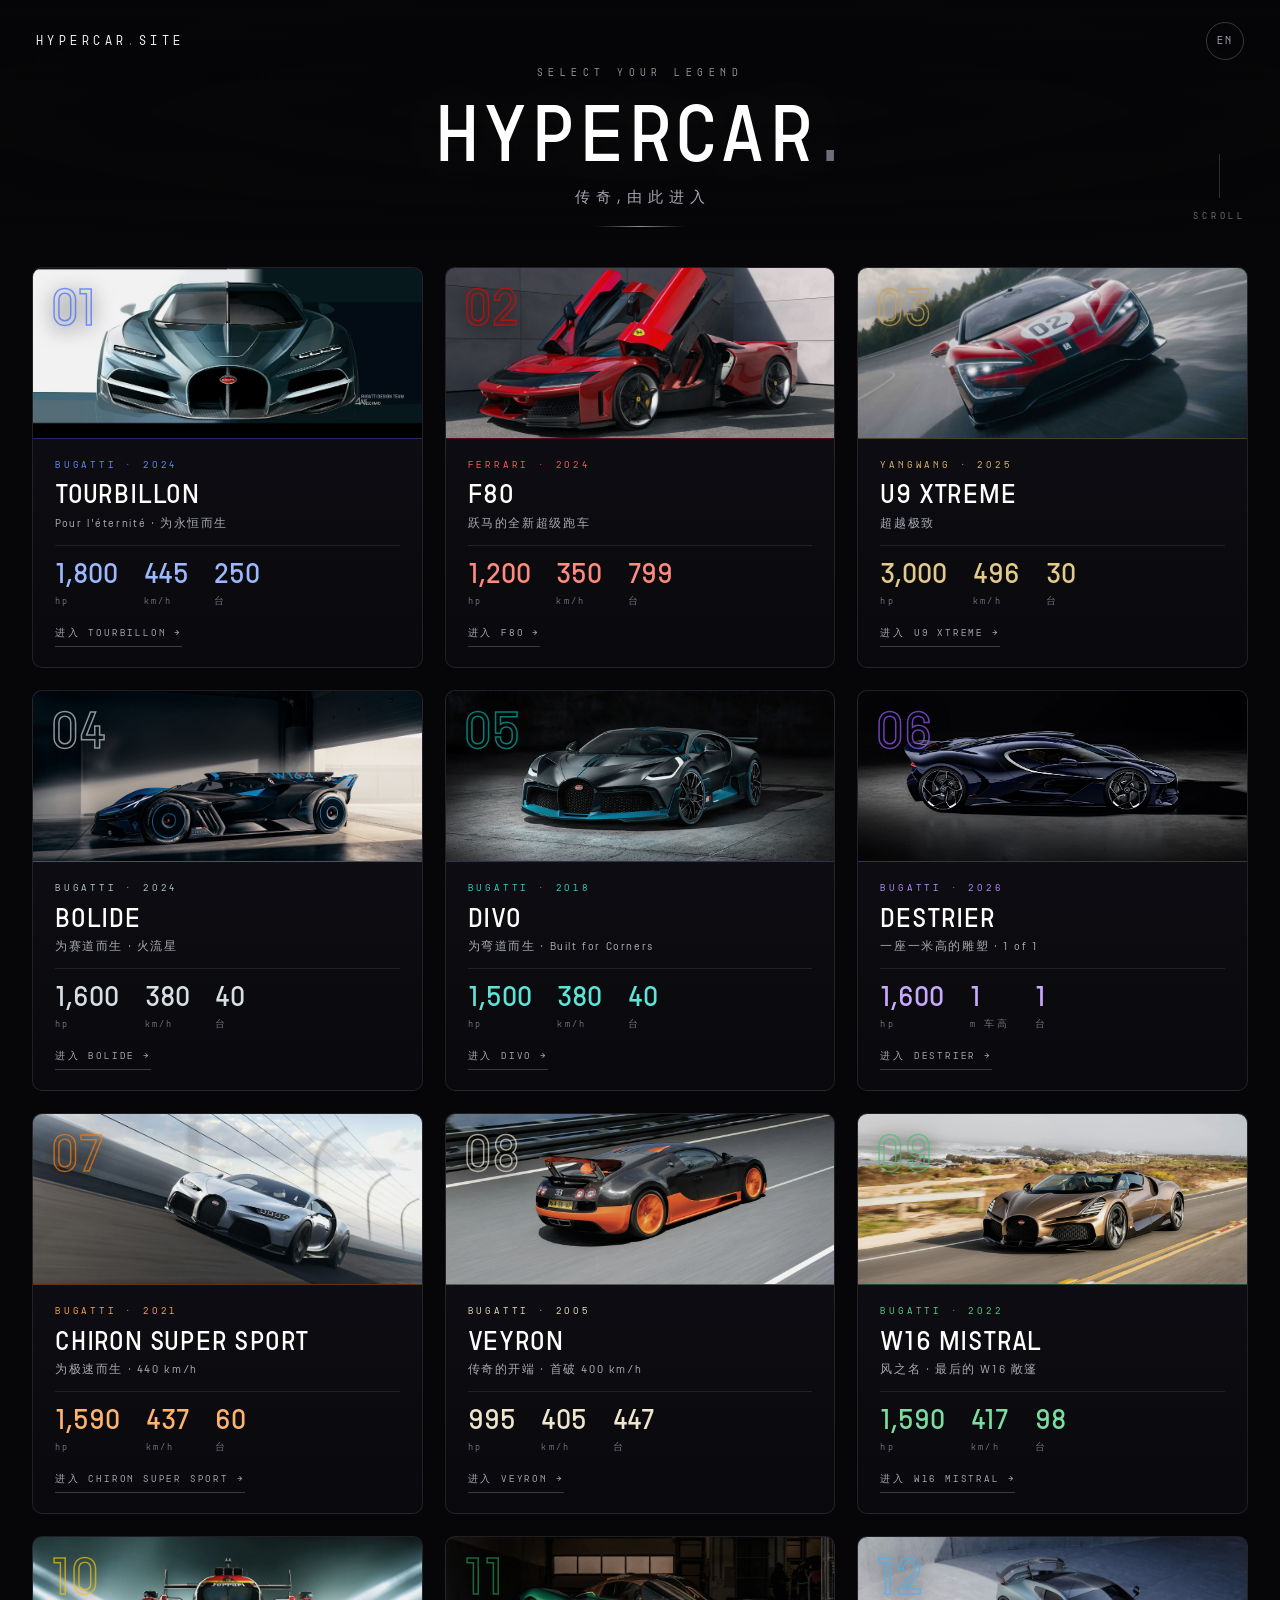
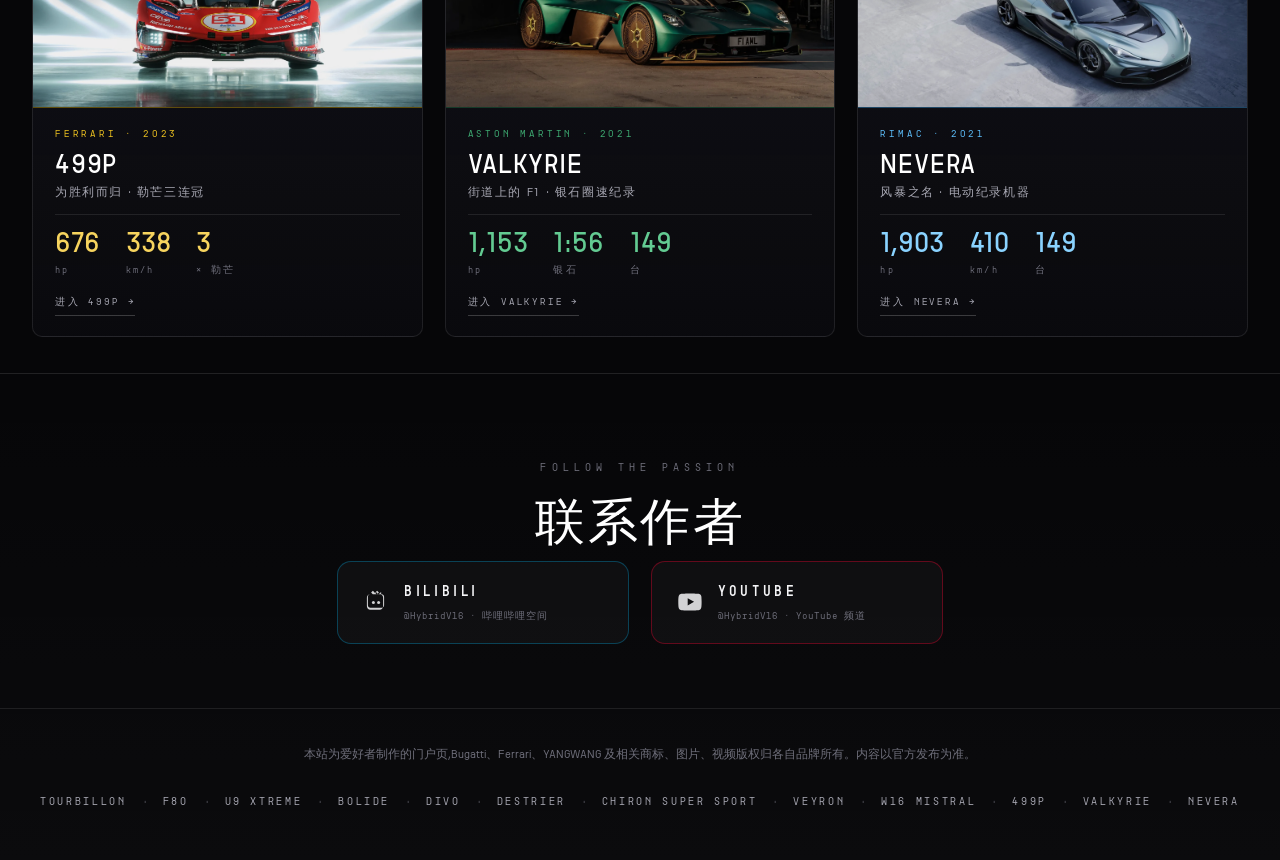
==== commit 5edd61bf: "Valkyrie 圈速改用普通 spec 布局,解决 1:56 下沉 - index.html / en.html: Valkyrie 卡 1:56 从 spec--time 横排改为普通   .sp" ====
--- a/index.html
+++ b/index.html
@@ -266,7 +266,7 @@
       <p class="door__sub">街道上的 F1 · 银石圈速纪录</p>
       <div class="door__specs">
         <div class="spec"><b data-count="1160">0</b><span>hp</span></div>
-        <div class="spec spec--time"><b>1:56</b><span>银石</span></div>
+        <div class="spec"><b>1:56</b><span>银石</span></div>
         <div class="spec"><b data-count="150">0</b><span>台</span></div>
       </div>
       <span class="door__enter">进入 VALKYRIE <i>→</i></span>
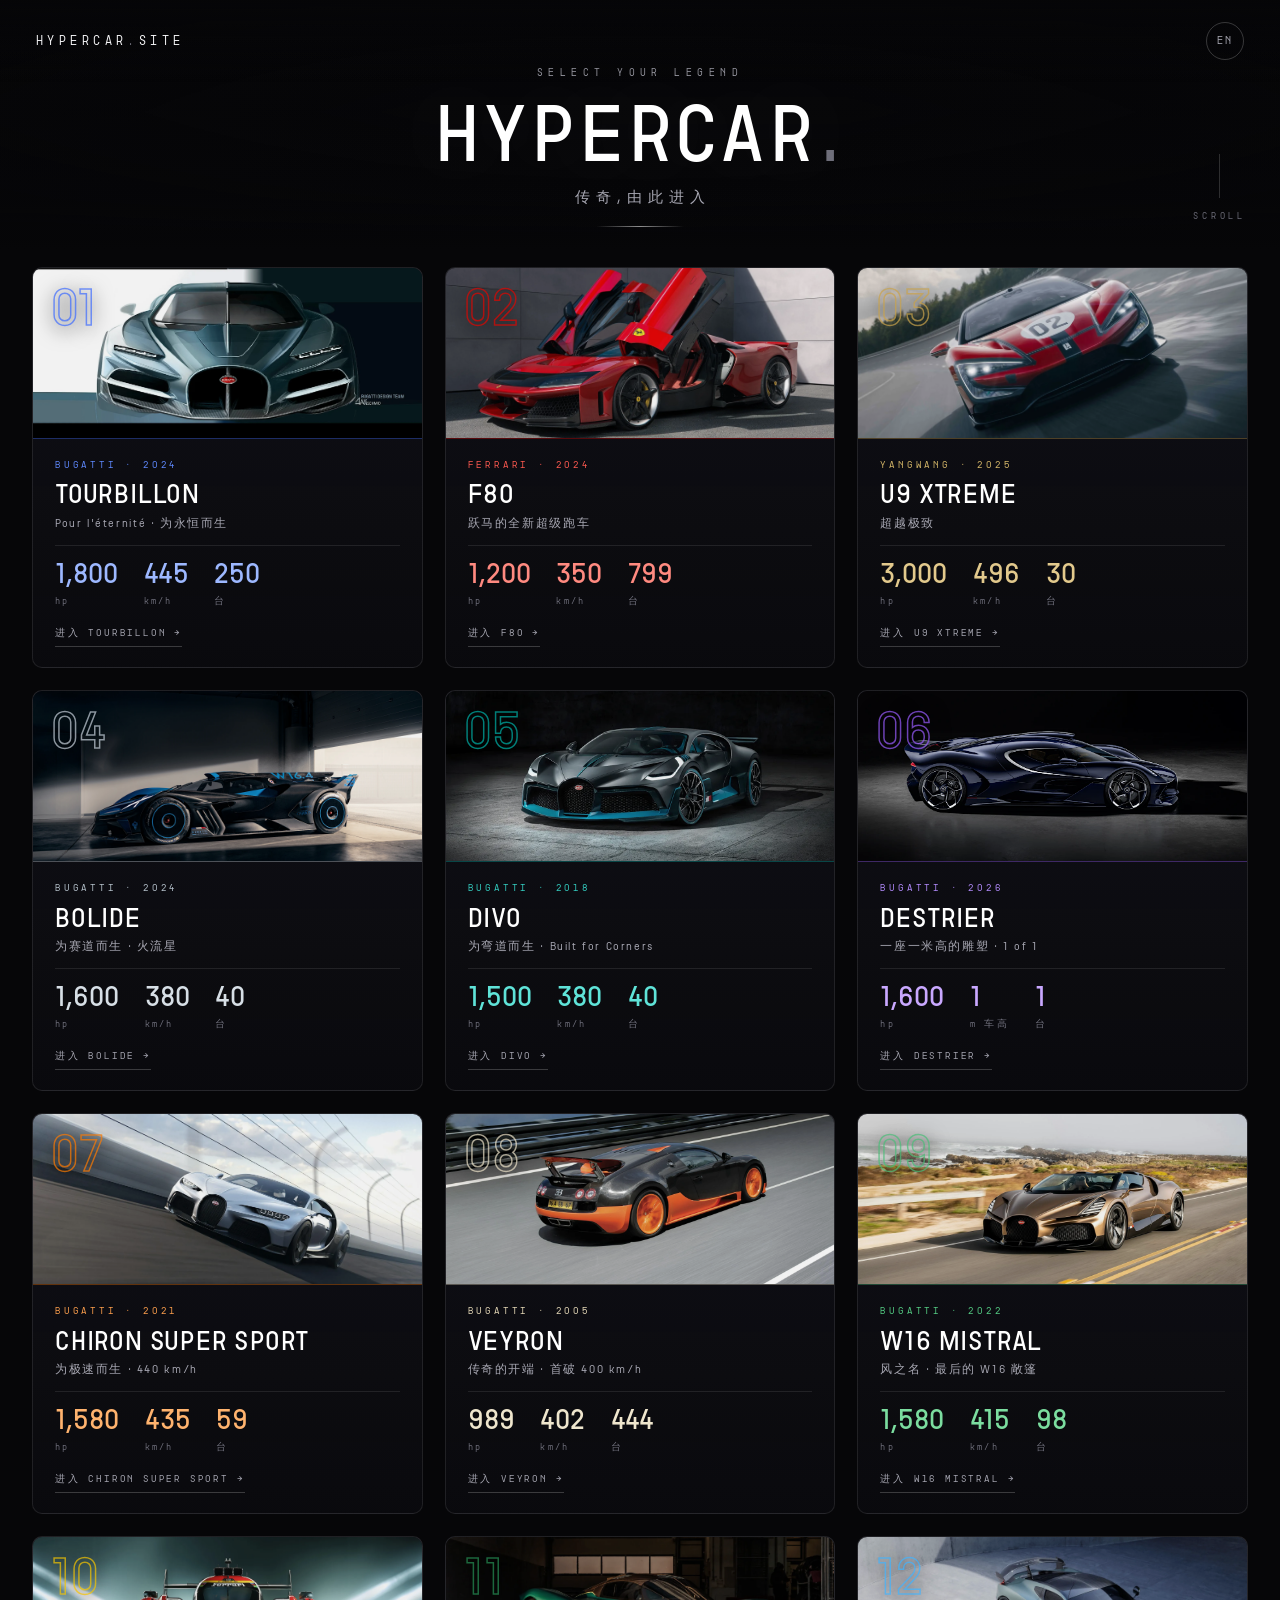
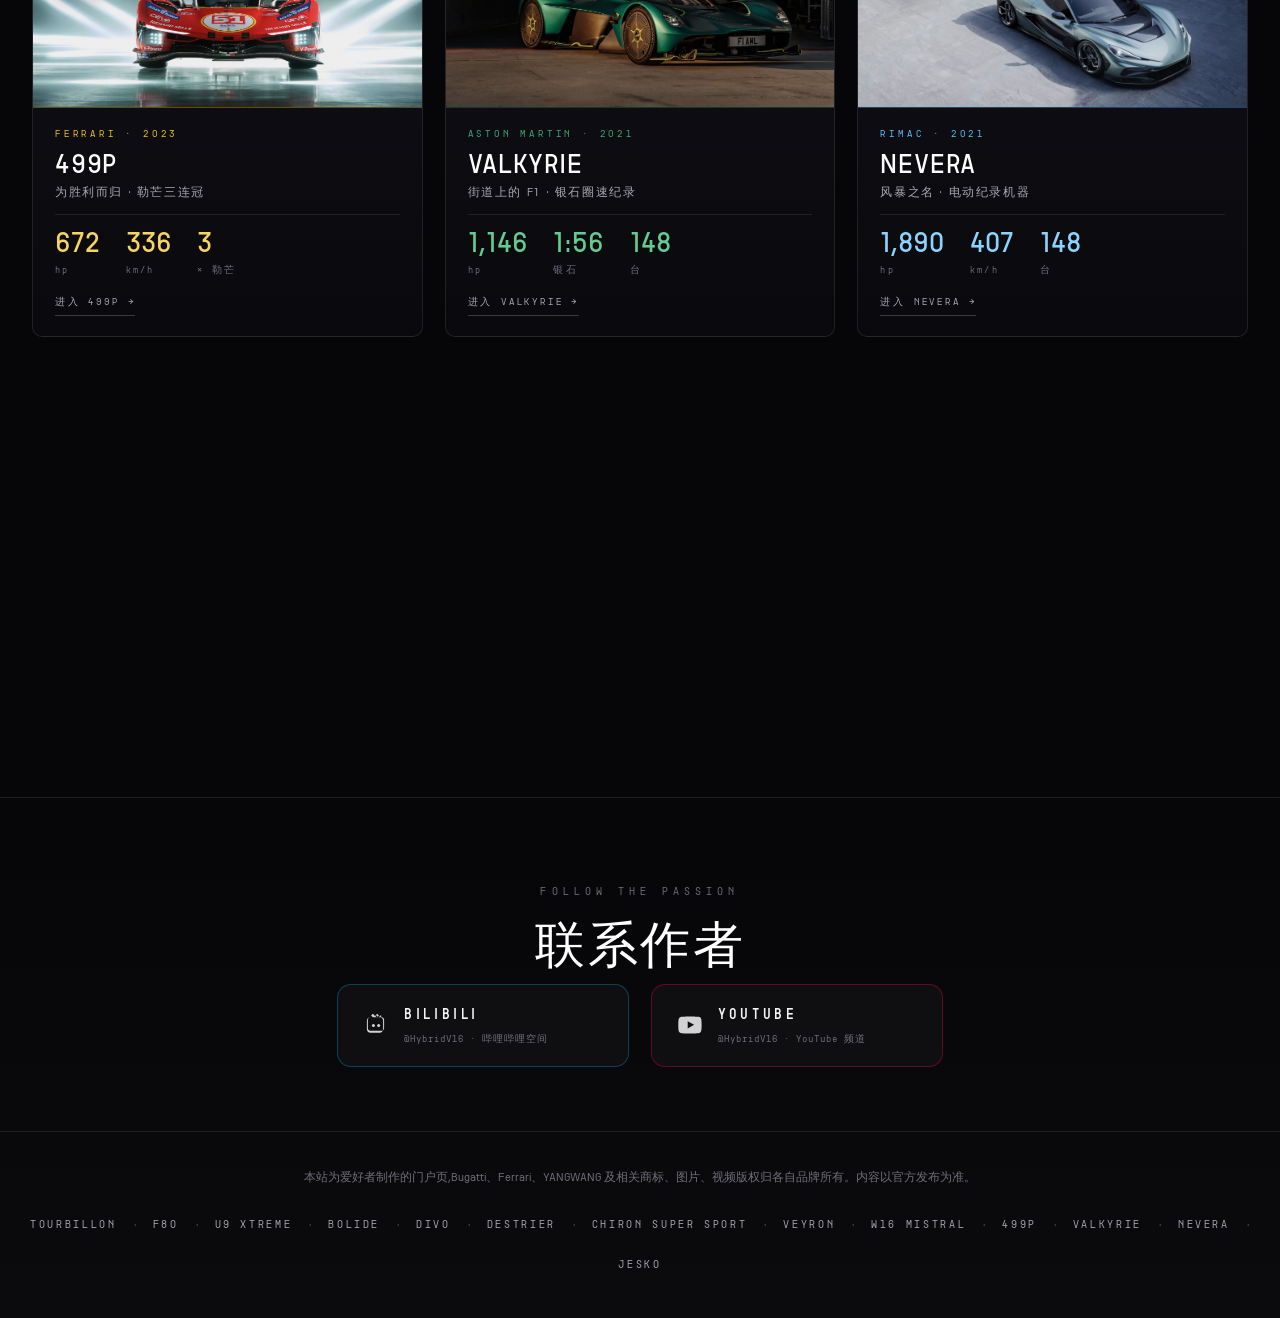
==== commit 6c0fd73e: "门户收录 Koenigsegg Jesko:新增 13 卡 - index.html / en.html: 追加 13 KOENIGSEGG JESKO(1600 hp / 500 km/h /   " ====
--- a/index.html
+++ b/index.html
@@ -4,11 +4,11 @@
 <meta charset="UTF-8">
 <meta name="viewport" content="width=device-width, initial-scale=1.0">
 <title>HYPERCAR.SITE — 传奇,由此进入</title>
-<meta name="description" content="超跑传奇集合:Bugatti Tourbillon、Ferrari F80、YANGWANG U9 Xtreme、Bugatti Bolide、Bugatti Divo、Bugatti Destrier、Bugatti Chiron Super Sport、Bugatti Veyron、Bugatti W16 Mistral、Ferrari 499P、Aston Martin Valkyrie、Rimac Nevera 的完整介绍。">
+<meta name="description" content="超跑传奇集合:Bugatti Tourbillon、Ferrari F80、YANGWANG U9 Xtreme、Bugatti Bolide、Bugatti Divo、Bugatti Destrier、Bugatti Chiron Super Sport、Bugatti Veyron、Bugatti W16 Mistral、Ferrari 499P、Aston Martin Valkyrie、Rimac Nevera、Koenigsegg Jesko 的完整介绍。">
 <link rel="icon" href="data:image/svg+xml,%3Csvg xmlns='http://www.w3.org/2000/svg' viewBox='0 0 64 64'%3E%3Crect width='64' height='64' rx='14' fill='%230a0a0c'/%3E%3Ctext x='32' y='43' font-family='Arial' font-size='30' font-weight='700' fill='%23f4f4f6' text-anchor='middle'%3EH%3C/text%3E%3C/svg%3E">
 <meta property="og:type" content="website">
 <meta property="og:title" content="HYPERCAR.SITE">
-<meta property="og:description" content="超跑传奇集合 —— Bugatti Tourbillon · Ferrari F80 · YANGWANG U9 Xtreme · Bugatti Bolide · Bugatti Divo · Bugatti Destrier · Chiron Super Sport · Veyron · W16 Mistral · 499P · Valkyrie · Nevera。">
+<meta property="og:description" content="超跑传奇集合 —— Bugatti Tourbillon · Ferrari F80 · YANGWANG U9 Xtreme · Bugatti Bolide · Bugatti Divo · Bugatti Destrier · Chiron Super Sport · Veyron · W16 Mistral · 499P · Valkyrie · Nevera · Jesko。">
 <meta property="og:image" content="assets/tourbillon.webp">
 <meta name="twitter:card" content="summary_large_image">
 <script>
@@ -289,6 +289,25 @@
         <div class="spec"><b data-count="150">0</b><span>台</span></div>
       </div>
       <span class="door__enter">进入 NEVERA <i>→</i></span>
+    </div>
+  </a>
+
+  <!-- 13 KOENIGSEGG JESKO -->
+  <a class="door door--jesko" href="https://ykcbugatti.github.io/Jesko/" target="_blank" rel="noopener">
+    <div class="door__media">
+      <img class="door__img" src="assets/jesko.webp" alt="Koenigsegg Jesko" loading="lazy">
+      <span class="door__no">13</span>
+    </div>
+    <div class="door__body">
+      <span class="door__tag">KOENIGSEGG · 2019</span>
+      <h2 class="door__title">JESKO</h2>
+      <p class="door__sub">为速而生 · Attack & Absolut</p>
+      <div class="door__specs">
+        <div class="spec"><b data-count="1600">0</b><span>hp</span></div>
+        <div class="spec"><b data-count="500">0</b><span>km/h</span></div>
+        <div class="spec"><b data-count="125">0</b><span>台</span></div>
+      </div>
+      <span class="door__enter">进入 JESKO <i>→</i></span>
     </div>
   </a>
 
@@ -348,6 +367,8 @@
       <a href="https://ykcbugatti.github.io/Valkyrie/">VALKYRIE</a>
       <span class="footer__sep">·</span>
       <a href="https://nevera.hypercar.site">NEVERA</a>
+      <span class="footer__sep">·</span>
+      <a href="https://ykcbugatti.github.io/Jesko/">JESKO</a>
     </div>
   </div>
 </footer>
--- a/css/style.css
+++ b/css/style.css
@@ -312,6 +312,7 @@
 .door--f499p.is-in:hover { border-color: rgba(245, 196, 0, 0.55); box-shadow: 0 34px 70px -34px rgba(245, 196, 0, 0.45); }
 .door--valkyrie.is-in:hover { border-color: rgba(38, 145, 85, 0.55); box-shadow: 0 34px 70px -34px rgba(38, 145, 85, 0.45); }
 .door--nevera.is-in:hover { border-color: rgba(64, 180, 255, 0.55); box-shadow: 0 34px 70px -34px rgba(64, 180, 255, 0.45); }
+.door--jesko.is-in:hover { border-color: rgba(255, 61, 129, 0.55); box-shadow: 0 34px 70px -34px rgba(255, 61, 129, 0.45); }
 
 .door__media {
   position: relative;
@@ -354,6 +355,7 @@
 .door--f499p .door__no { -webkit-text-stroke-color: rgba(245, 196, 0, 0.7); }
 .door--valkyrie .door__no { -webkit-text-stroke-color: rgba(38, 145, 85, 0.7); }
 .door--nevera .door__no { -webkit-text-stroke-color: rgba(64, 180, 255, 0.7); }
+.door--jesko .door__no { -webkit-text-stroke-color: rgba(255, 61, 129, 0.7); }
 
 .door__body {
   display: flex;
@@ -373,6 +375,7 @@
 .door--f499p .door__body { border-top-color: rgba(245, 196, 0, 0.35); }
 .door--valkyrie .door__body { border-top-color: rgba(38, 145, 85, 0.35); }
 .door--nevera .door__body { border-top-color: rgba(64, 180, 255, 0.35); }
+.door--jesko .door__body { border-top-color: rgba(255, 61, 129, 0.35); }
 
 .door__tag {
   font-family: var(--mono);
@@ -392,6 +395,7 @@
 .door--f499p .door__tag { color: #f0c420; }
 .door--valkyrie .door__tag { color: #3fae74; }
 .door--nevera .door__tag { color: #5ec1ff; }
+.door--jesko .door__tag { color: #ff6b9d; }
 
 .door__title {
   font-family: var(--display);
@@ -457,6 +461,7 @@
 .door--f499p .spec b { color: #f7d45e; }
 .door--valkyrie .spec b { color: #63cb92; }
 .door--nevera .spec b { color: #8ad3ff; }
+.door--jesko .spec b { color: #ff8fb5; }
 
 .door__enter {
   margin-top: 14px;
@@ -487,6 +492,7 @@
 .door--f499p.is-in:hover .door__enter { color: #f2c636; border-color: #f2c636; }
 .door--valkyrie.is-in:hover .door__enter { color: #45bd80; border-color: #45bd80; }
 .door--nevera.is-in:hover .door__enter { color: #66c6ff; border-color: #66c6ff; }
+.door--jesko.is-in:hover .door__enter { color: #ff6ba1; border-color: #ff6ba1; }
 
 /* ---------- 页脚 ---------- */
 .footer {
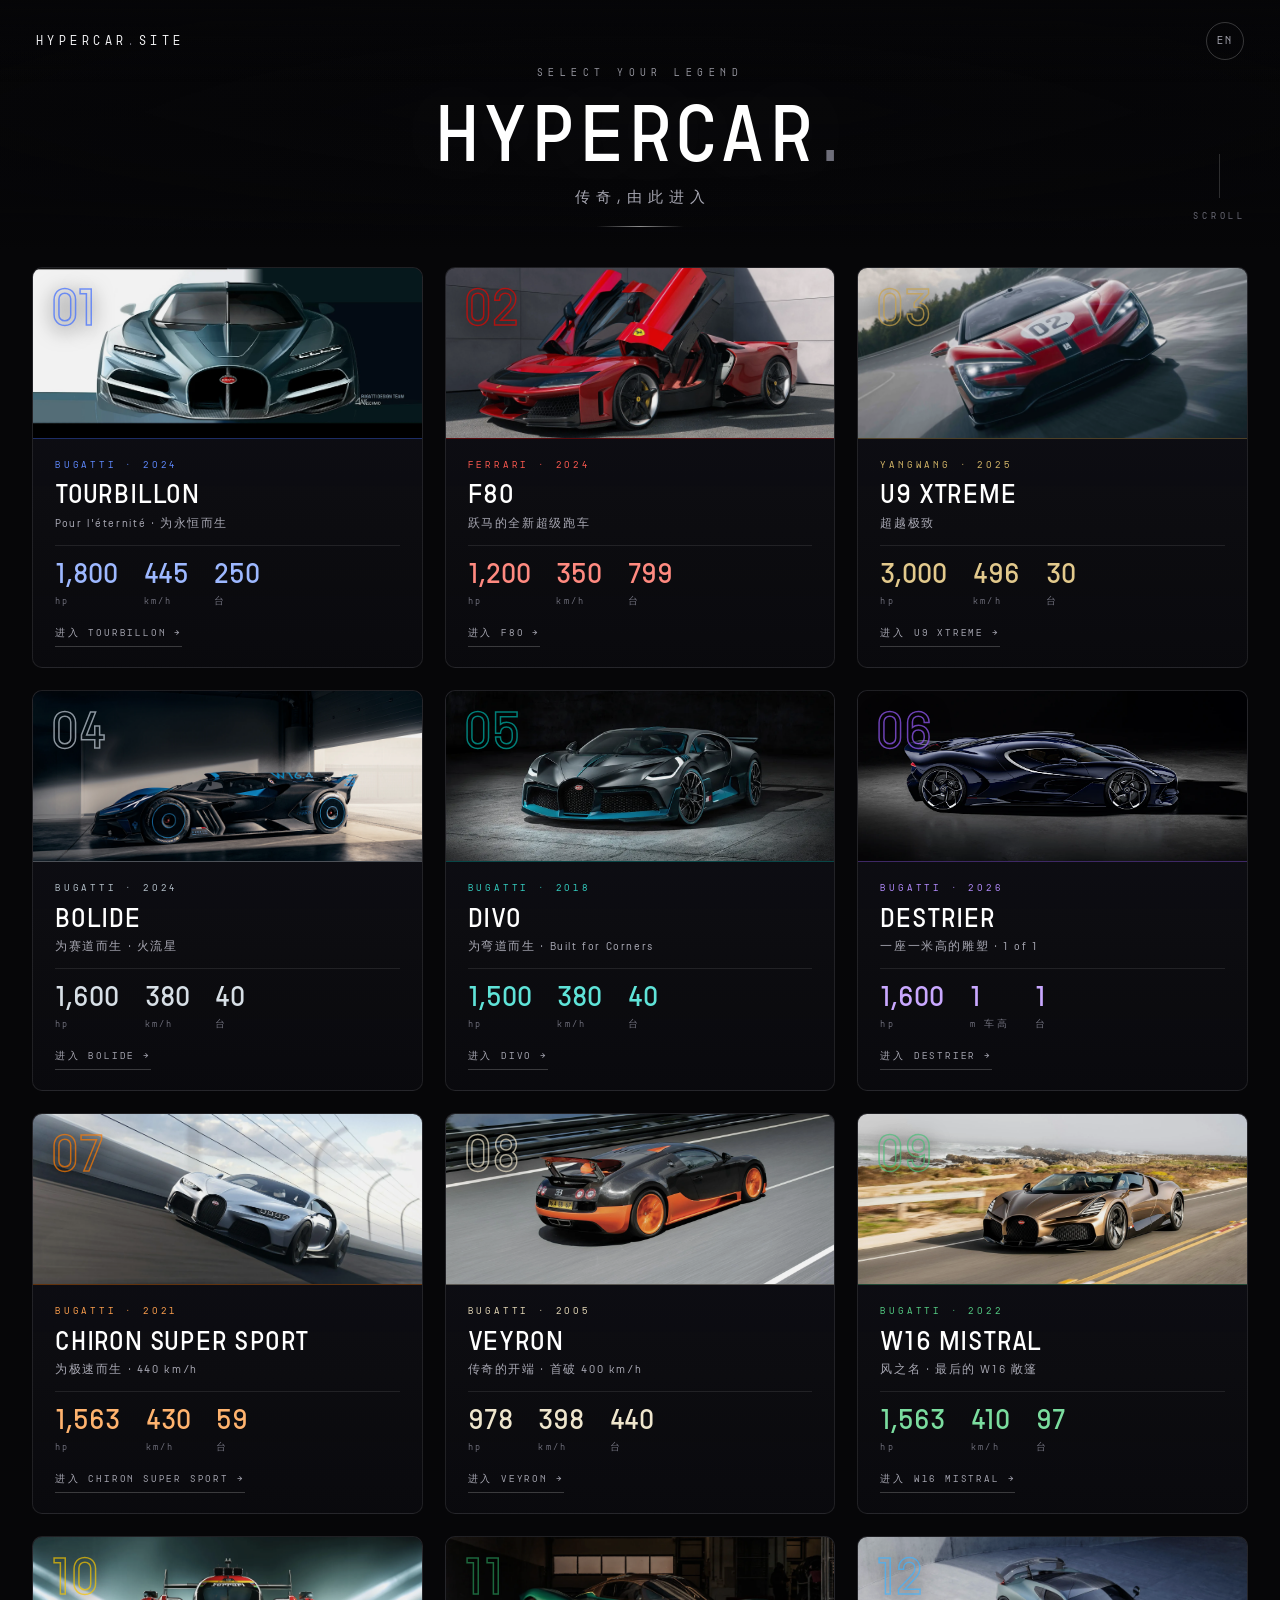
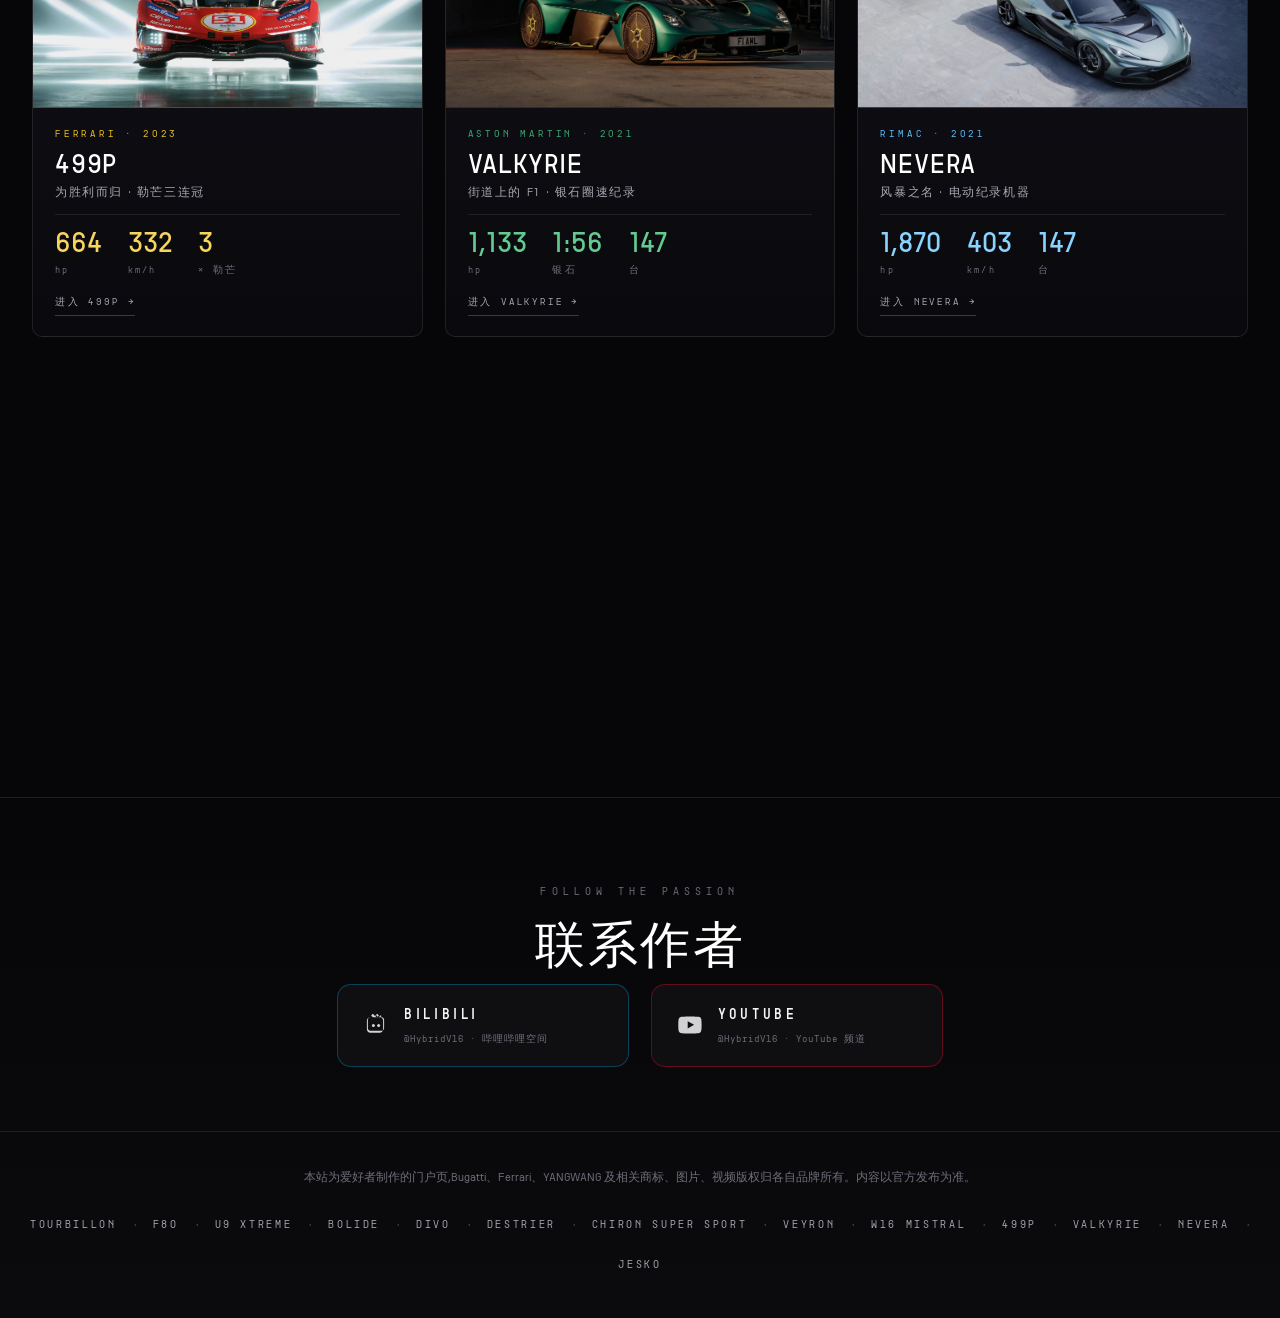
==== commit 7d60637e: "规范化:接入共享语言逻辑与 SEO 基建,清理未引用素材 - 语言分流改用 shared/v1/lang.js(统一实现,沿用原 localStorage 键与跳转方向) - 新增 robots.tx" ====
--- a/index.html
+++ b/index.html
@@ -11,21 +11,18 @@
 <meta property="og:description" content="超跑传奇集合 —— Bugatti Tourbillon · Ferrari F80 · YANGWANG U9 Xtreme · Bugatti Bolide · Bugatti Divo · Bugatti Destrier · Chiron Super Sport · Veyron · W16 Mistral · 499P · Valkyrie · Nevera · Jesko。">
 <meta property="og:image" content="assets/tourbillon.webp">
 <meta name="twitter:card" content="summary_large_image">
-<script>
-/* 自动语言:每次加载按 IP 分流——IP 不在中国则进入英文版 */
-(function () {
-  window.hcLangCheck = function (d) {
-    if (d && d.country_code && d.country_code !== 'CN') {
-      location.replace('en.html');
-    }
-  };
-  var s = document.createElement('script');
-  s.src = 'https://ipapi.co/json/?callback=hcLangCheck';
-  s.onerror = function () {};
-  document.head.appendChild(s);
-})();
+<script src="shared/v1/lang.js" data-strategy="ip" data-persist="off" data-fallback="none" data-direction="outward" data-zh="index.html" data-en="en.html" defer></script>
+<link rel="stylesheet" href="css/style.css">
+<!-- hc:seo:start -->
+<!-- generated by tools/seo.py · cars.json · 2026-09-11 -->
+<link rel="canonical" href="https://www.hypercar.site/">
+<link rel="alternate" hreflang="zh-CN" href="https://www.hypercar.site/">
+<link rel="alternate" hreflang="en" href="https://www.hypercar.site/en.html">
+<link rel="alternate" hreflang="x-default" href="https://www.hypercar.site/">
+<script type="application/ld+json">
+{"@context":"https://schema.org","@type":"CollectionPage","name":"HYPERCAR.SITE","url":"https://www.hypercar.site/","description":"超跑传奇集合","mainEntity":{"@type":"ItemList","numberOfItems":13,"itemListElement":[{"@type":"ListItem","position":1,"name":"Bugatti Tourbillon","url":"https://tourbillon.hypercar.site"},{"@type":"ListItem","position":2,"name":"Ferrari F80","url":"https://f80.hypercar.site"},{"@type":"ListItem","position":3,"name":"Yangwang U9 Xtreme","url":"https://u9x.hypercar.site"},{"@type":"ListItem","position":4,"name":"Bugatti Bolide","url":"https://bolide.hypercar.site"},{"@type":"ListItem","position":5,"name":"Bugatti Divo","url":"https://divo.hypercar.site"},{"@type":"ListItem","position":6,"name":"Bugatti Destrier","url":"https://destrier.hypercar.site"},{"@type":"ListItem","position":7,"name":"Bugatti Chiron Super Sport","url":"https://chironss.hypercar.site"},{"@type":"ListItem","position":8,"name":"Bugatti Veyron","url":"https://veyron.hypercar.site"},{"@type":"ListItem","position":9,"name":"Bugatti W16 Mistral","url":"https://mistral.hypercar.site"},{"@type":"ListItem","position":10,"name":"Ferrari 499P","url":"https://499p.hypercar.site"},{"@type":"ListItem","position":11,"name":"Aston Martin Valkyrie","url":"https://valkyrie.hypercar.site"},{"@type":"ListItem","position":12,"name":"Rimac Nevera","url":"https://nevera.hypercar.site"},{"@type":"ListItem","position":13,"name":"Koenigsegg Jesko","url":"https://jesko.hypercar.site"}]}}
 </script>
-<link rel="stylesheet" href="css/style.css">
+<!-- hc:seo:end -->
 </head>
 <body>
 
@@ -179,7 +176,7 @@
   </a>
 
   <!-- 07 CHIRON SUPER SPORT -->
-  <a class="door door--chiron" href="https://ykcbugatti.github.io/ChironSS/" target="_blank" rel="noopener">
+  <a class="door door--chiron" href="https://chironss.hypercar.site" target="_blank" rel="noopener">
     <div class="door__media">
       <img class="door__img" src="assets/chiron-supersport.webp" alt="Bugatti Chiron Super Sport" loading="lazy">
       <span class="door__no">07</span>
@@ -217,7 +214,7 @@
   </a>
 
   <!-- 09 W16 MISTRAL -->
-  <a class="door door--mistral" href="https://ykcbugatti.github.io/Mistral/" target="_blank" rel="noopener">
+  <a class="door door--mistral" href="https://mistral.hypercar.site" target="_blank" rel="noopener">
     <div class="door__media">
       <img class="door__img" src="assets/mistral.webp" alt="Bugatti W16 Mistral" loading="lazy">
       <span class="door__no">09</span>
@@ -255,7 +252,7 @@
   </a>
 
   <!-- 11 ASTON MARTIN VALKYRIE -->
-  <a class="door door--valkyrie" href="https://ykcbugatti.github.io/Valkyrie/" target="_blank" rel="noopener">
+  <a class="door door--valkyrie" href="https://valkyrie.hypercar.site" target="_blank" rel="noopener">
     <div class="door__media">
       <img class="door__img" src="assets/valkyrie.webp" alt="Aston Martin Valkyrie" loading="lazy">
       <span class="door__no">11</span>
@@ -293,7 +290,7 @@
   </a>
 
   <!-- 13 KOENIGSEGG JESKO -->
-  <a class="door door--jesko" href="https://ykcbugatti.github.io/Jesko/" target="_blank" rel="noopener">
+  <a class="door door--jesko" href="https://jesko.hypercar.site" target="_blank" rel="noopener">
     <div class="door__media">
       <img class="door__img" src="assets/jesko.webp" alt="Koenigsegg Jesko" loading="lazy">
       <span class="door__no">13</span>
@@ -356,19 +353,19 @@
       <span class="footer__sep">·</span>
       <a href="https://destrier.hypercar.site">DESTRIER</a>
       <span class="footer__sep">·</span>
-      <a href="https://ykcbugatti.github.io/ChironSS/">CHIRON SUPER SPORT</a>
+      <a href="https://chironss.hypercar.site">CHIRON SUPER SPORT</a>
       <span class="footer__sep">·</span>
       <a href="https://veyron.hypercar.site">VEYRON</a>
       <span class="footer__sep">·</span>
-      <a href="https://ykcbugatti.github.io/Mistral/">W16 MISTRAL</a>
+      <a href="https://mistral.hypercar.site">W16 MISTRAL</a>
       <span class="footer__sep">·</span>
       <a href="https://499p.hypercar.site">499P</a>
       <span class="footer__sep">·</span>
-      <a href="https://ykcbugatti.github.io/Valkyrie/">VALKYRIE</a>
+      <a href="https://valkyrie.hypercar.site">VALKYRIE</a>
       <span class="footer__sep">·</span>
       <a href="https://nevera.hypercar.site">NEVERA</a>
       <span class="footer__sep">·</span>
-      <a href="https://ykcbugatti.github.io/Jesko/">JESKO</a>
+      <a href="https://jesko.hypercar.site">JESKO</a>
     </div>
   </div>
 </footer>
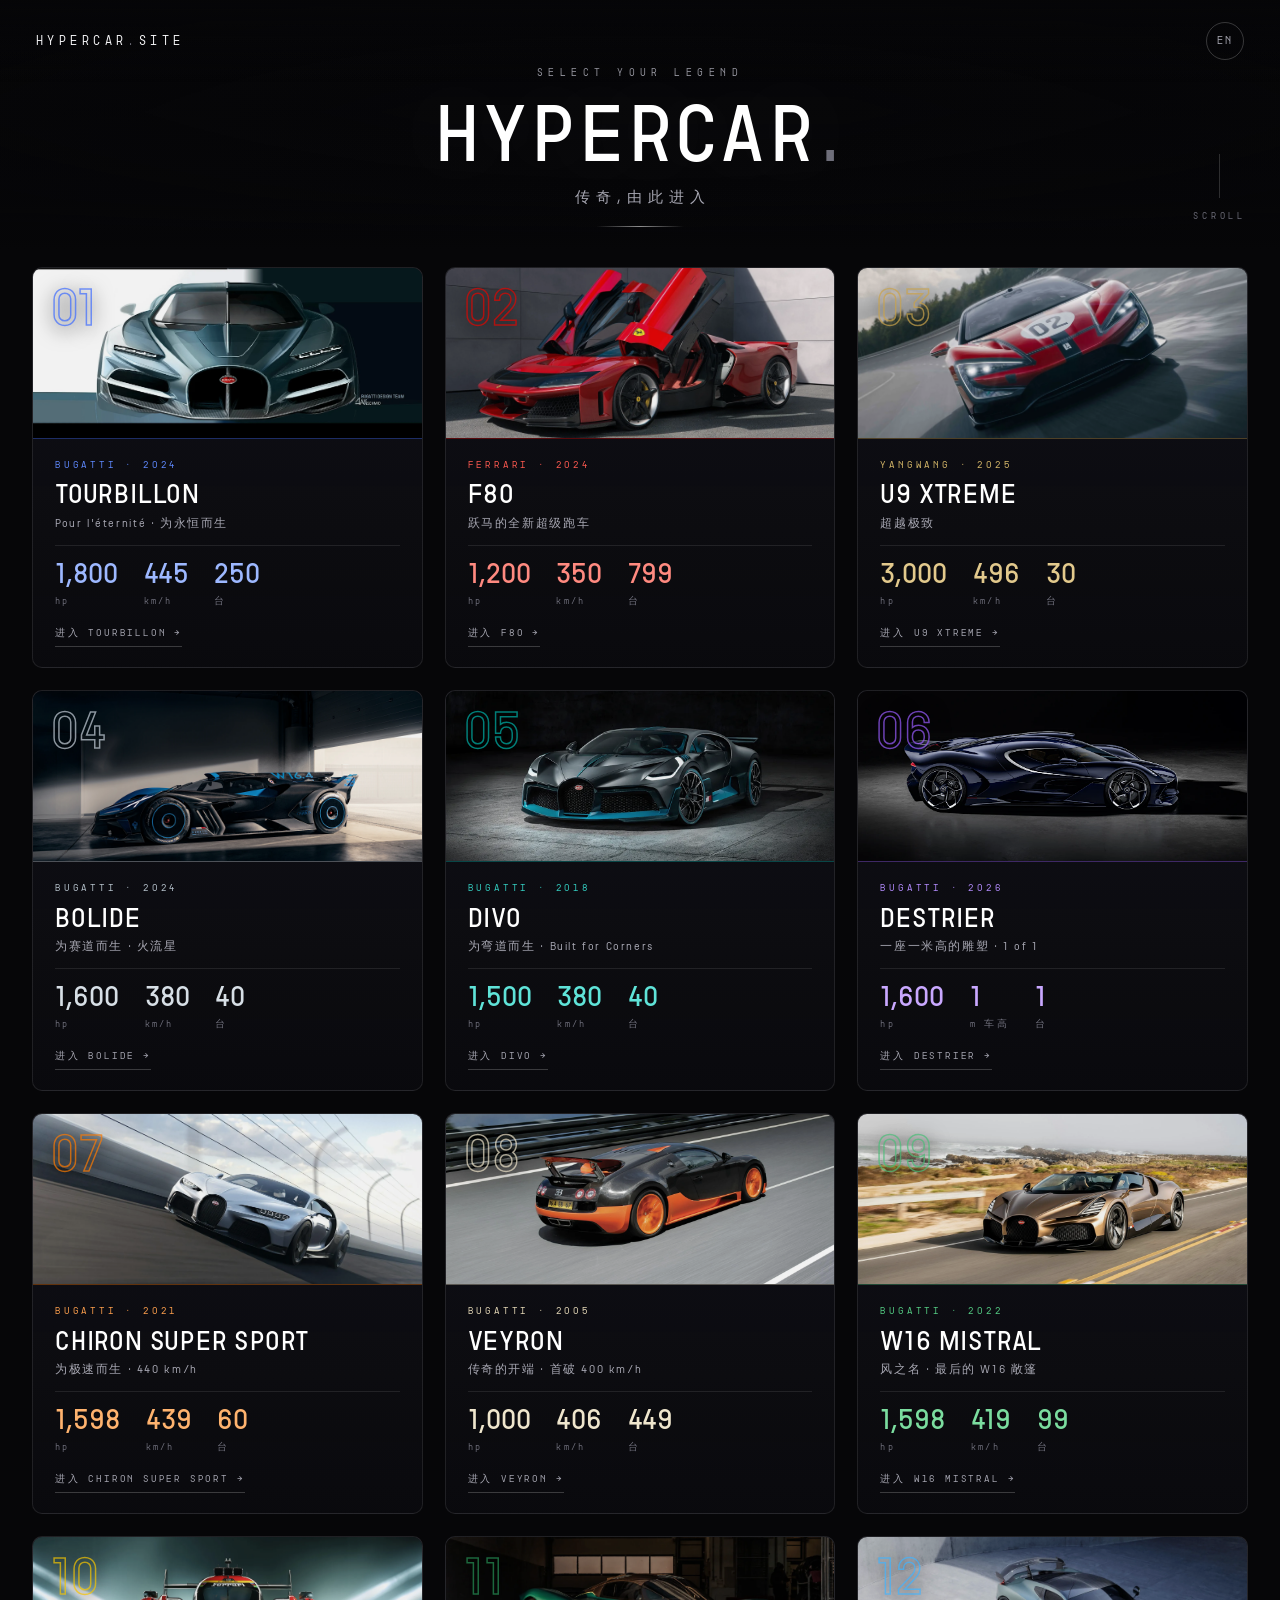
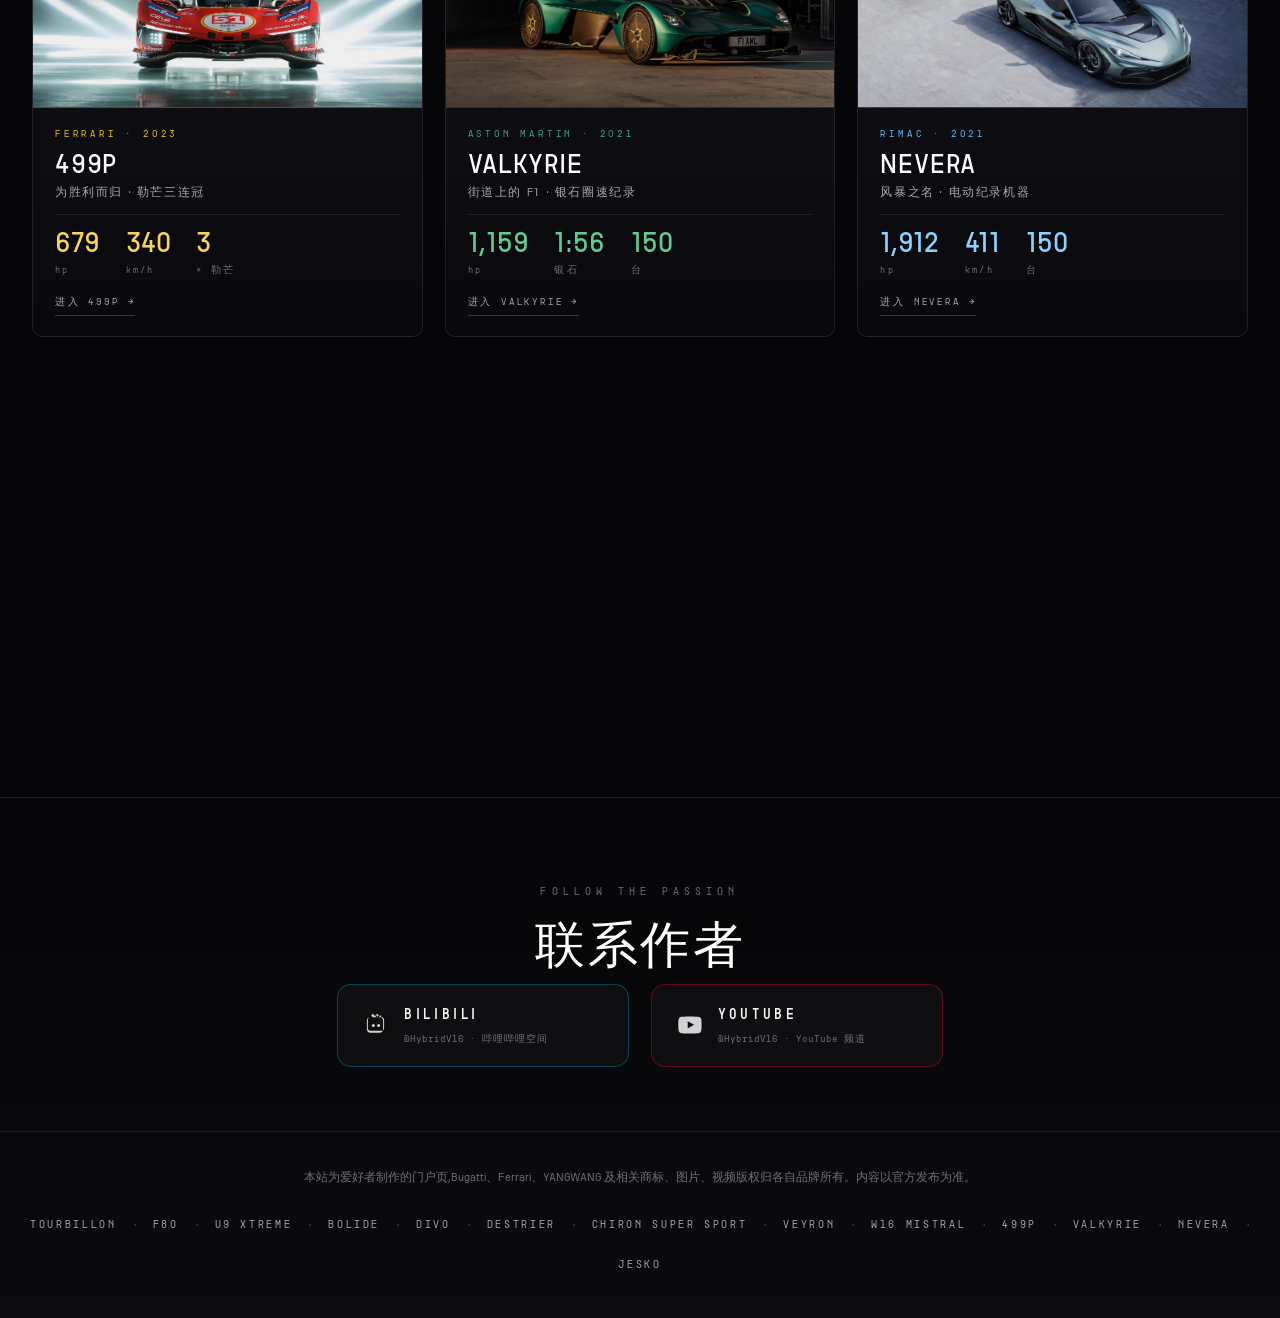
==== commit 847cfdc0: "规范化:接入共享语言逻辑与 SEO 基建,清理未引用素材 - 语言分流改用 shared/v1/lang.js(统一实现,沿用原 localStorage 键与跳转方向) - 新增 robots.tx" ====
--- a/index.html
+++ b/index.html
@@ -11,8 +11,8 @@
 <meta property="og:description" content="超跑传奇集合 —— Bugatti Tourbillon · Ferrari F80 · YANGWANG U9 Xtreme · Bugatti Bolide · Bugatti Divo · Bugatti Destrier · Chiron Super Sport · Veyron · W16 Mistral · 499P · Valkyrie · Nevera · Jesko。">
 <meta property="og:image" content="assets/tourbillon.webp">
 <meta name="twitter:card" content="summary_large_image">
-<script src="shared/v1/lang.js" data-strategy="ip" data-persist="off" data-fallback="none" data-direction="outward" data-zh="index.html" data-en="en.html" defer></script>
-<link rel="stylesheet" href="css/style.css">
+<script src="shared/v1/lang.js?v=cc2024b6" data-strategy="ip" data-persist="off" data-fallback="none" data-direction="outward" data-zh="index.html" data-en="en.html" defer></script>
+<link rel="stylesheet" href="css/style.css?v=0c0f0ae2">
 <!-- hc:seo:start -->
 <!-- generated by tools/seo.py · cars.json · 2026-09-11 -->
 <link rel="canonical" href="https://www.hypercar.site/">
@@ -370,6 +370,6 @@
   </div>
 </footer>
 
-<script src="js/main.js"></script>
+<script src="js/main.js?v=d0697050"></script>
 </body>
 </html>
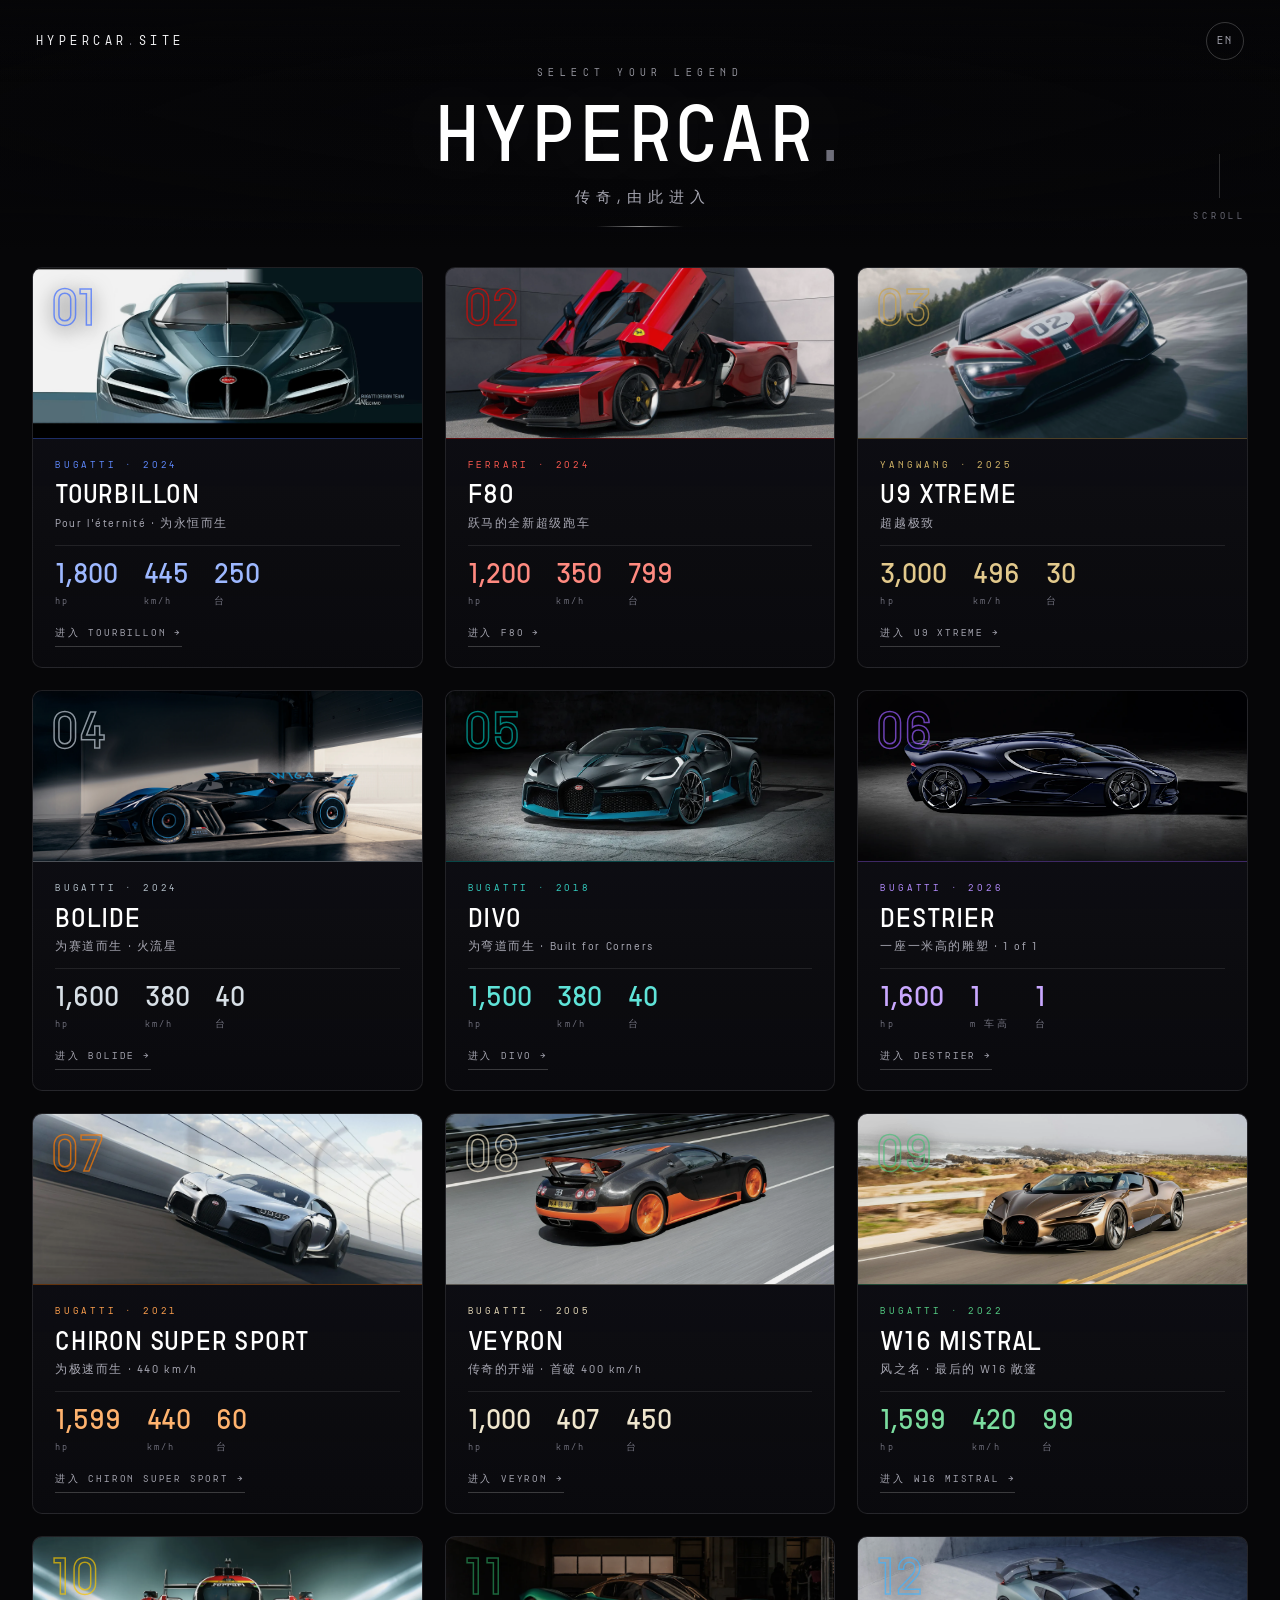
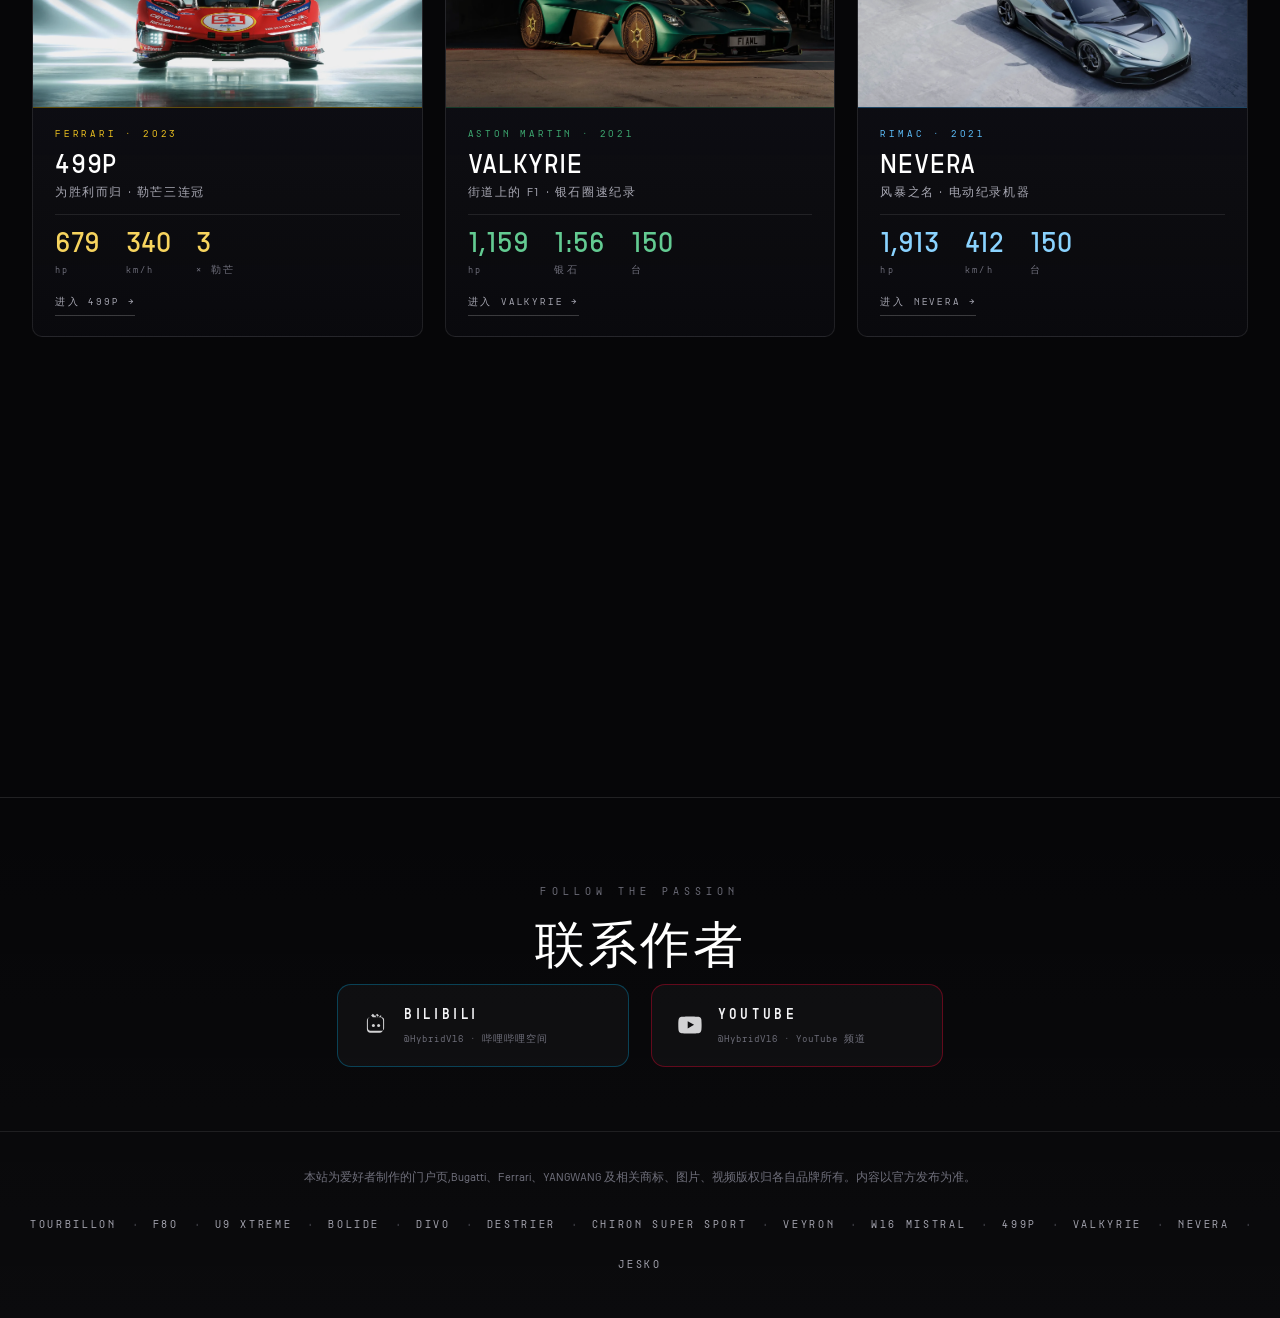
==== commit 861cac55: "门户卡片与页脚链接改为由 cars.json 生成 - tools/build.py 新增 --portal:从 data/cars.json 渲染 13 张门卡与页脚链接 - 生成结果与既有手写 H" ====
--- a/index.html
+++ b/index.html
@@ -60,6 +60,7 @@
 
 <!-- ============ 车型收藏 ============ -->
 <section class="doors" id="doors">
+<!-- HC:DOORS:START -->
 
   <!-- 01 TOURBILLON -->
   <a class="door door--bugatti" href="https://tourbillon.hypercar.site" target="_blank" rel="noopener">
@@ -308,6 +309,7 @@
     </div>
   </a>
 
+<!-- HC:DOORS:END -->
 </section>
 
 </main>
@@ -341,6 +343,7 @@
   <div class="footer__base">
     <p class="footer__note">本站为爱好者制作的门户页,Bugatti、Ferrari、YANGWANG 及相关商标、图片、视频版权归各自品牌所有。内容以官方发布为准。</p>
     <div class="footer__links">
+    <!-- HC:LINKS:START -->
       <a href="https://tourbillon.hypercar.site">TOURBILLON</a>
       <span class="footer__sep">·</span>
       <a href="https://f80.hypercar.site">F80</a>
@@ -366,6 +369,7 @@
       <a href="https://nevera.hypercar.site">NEVERA</a>
       <span class="footer__sep">·</span>
       <a href="https://jesko.hypercar.site">JESKO</a>
+    <!-- HC:LINKS:END -->
     </div>
   </div>
 </footer>
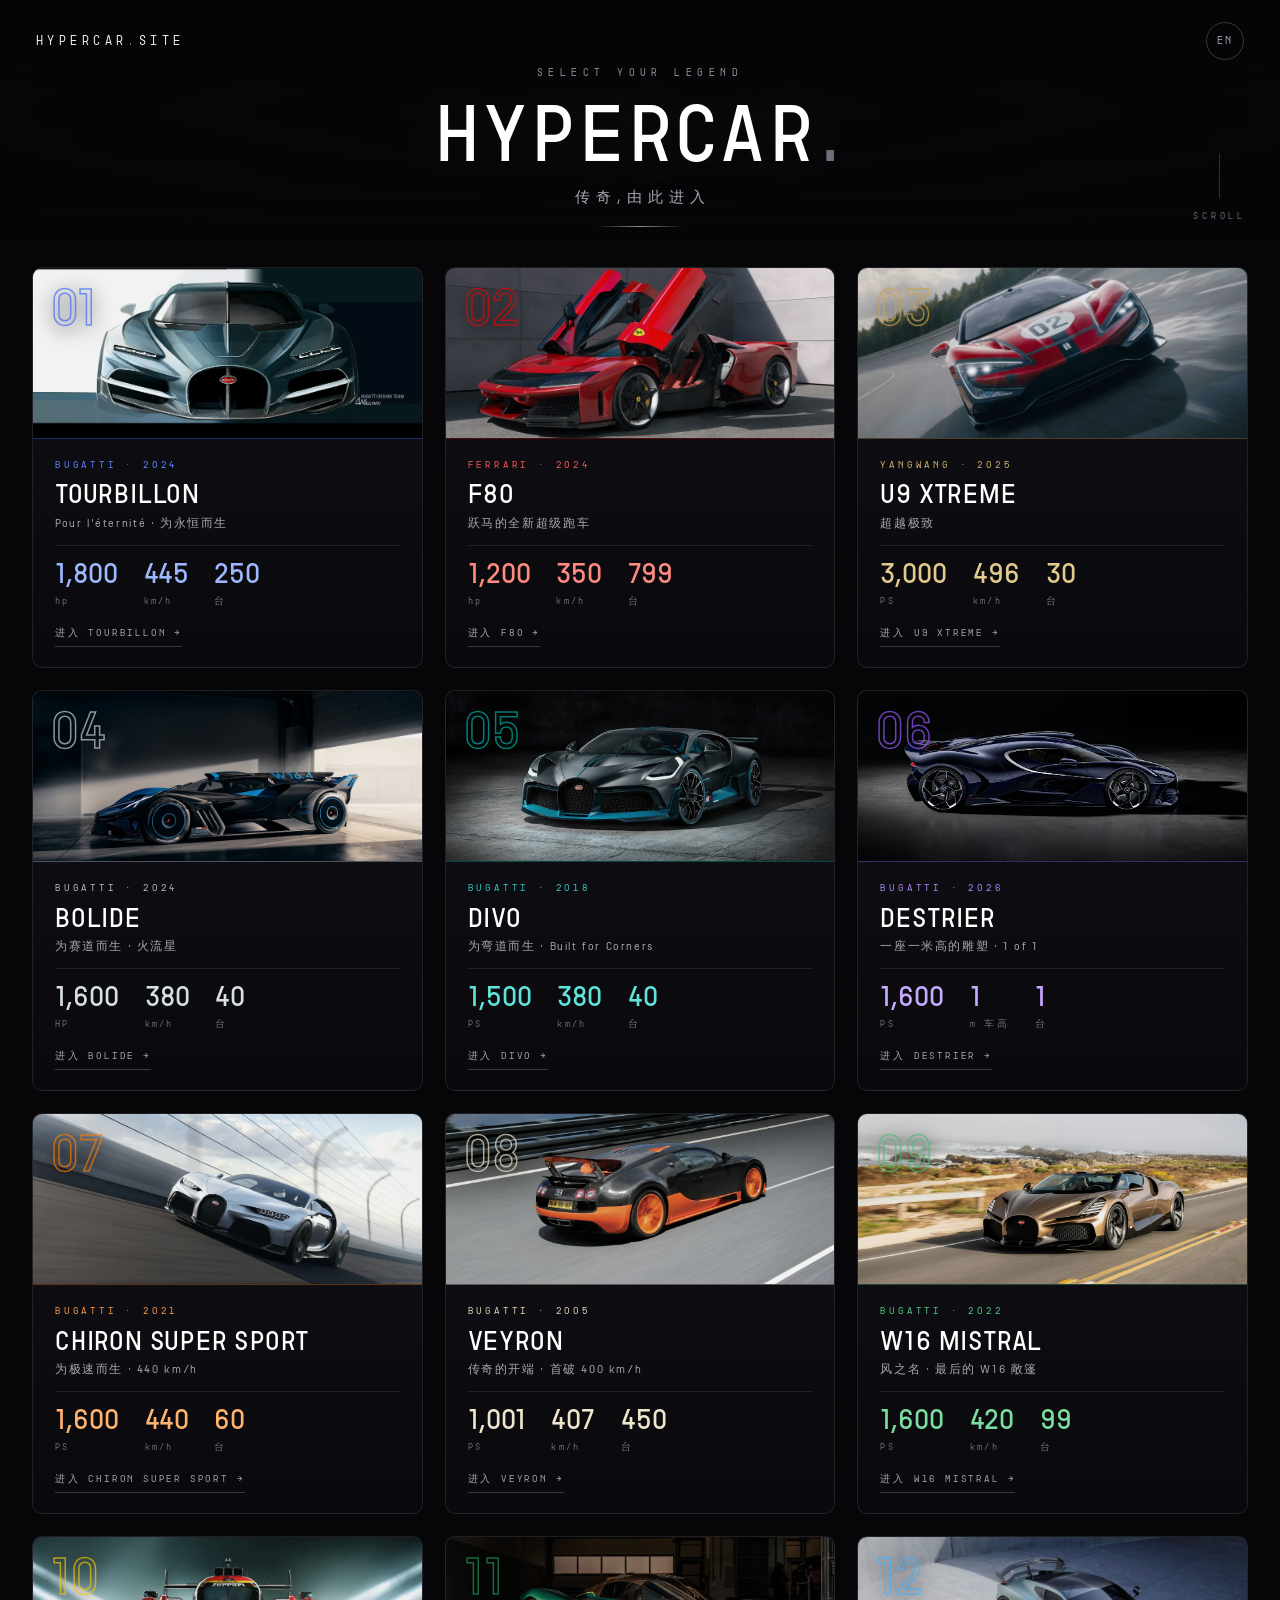
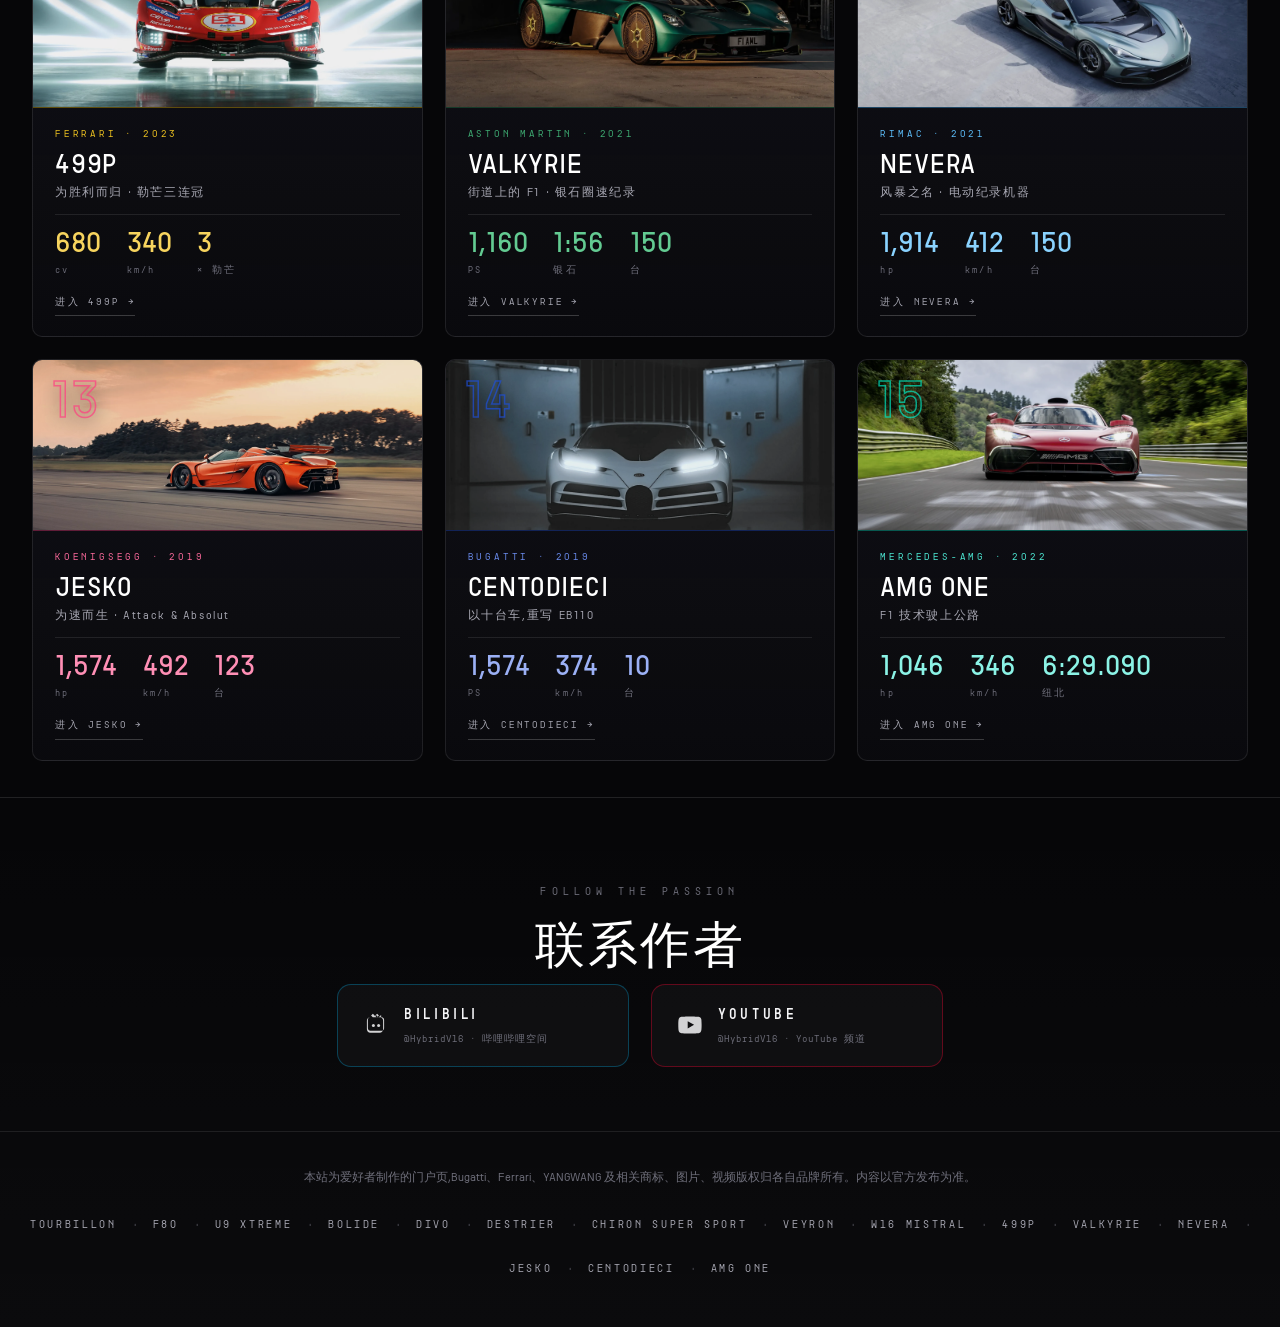
==== commit bd692cc0: "修复:计数降级 / 补 h1 / 统一单位口径 - 计数动画的占位文本由 0 改为真实值(JS 不可用或爬虫访问时不再显示 0) - 4 个站补视觉隐藏的 h1(车型名),每页恰好一个 - 门户功率单" ====
--- a/index.html
+++ b/index.html
@@ -12,15 +12,15 @@
 <meta property="og:image" content="assets/tourbillon.webp">
 <meta name="twitter:card" content="summary_large_image">
 <script src="shared/v1/lang.js?v=cc2024b6" data-strategy="ip" data-persist="off" data-fallback="none" data-direction="outward" data-zh="index.html" data-en="en.html" defer></script>
-<link rel="stylesheet" href="css/style.css?v=0c0f0ae2">
+<link rel="stylesheet" href="css/style.css?v=b8919671">
 <!-- hc:seo:start -->
-<!-- generated by tools/seo.py · cars.json · 2026-09-11 -->
+<!-- generated by tools/seo.py · cars.json · 2026-09-14 -->
 <link rel="canonical" href="https://www.hypercar.site/">
 <link rel="alternate" hreflang="zh-CN" href="https://www.hypercar.site/">
 <link rel="alternate" hreflang="en" href="https://www.hypercar.site/en.html">
 <link rel="alternate" hreflang="x-default" href="https://www.hypercar.site/">
 <script type="application/ld+json">
-{"@context":"https://schema.org","@type":"CollectionPage","name":"HYPERCAR.SITE","url":"https://www.hypercar.site/","description":"超跑传奇集合","mainEntity":{"@type":"ItemList","numberOfItems":13,"itemListElement":[{"@type":"ListItem","position":1,"name":"Bugatti Tourbillon","url":"https://tourbillon.hypercar.site"},{"@type":"ListItem","position":2,"name":"Ferrari F80","url":"https://f80.hypercar.site"},{"@type":"ListItem","position":3,"name":"Yangwang U9 Xtreme","url":"https://u9x.hypercar.site"},{"@type":"ListItem","position":4,"name":"Bugatti Bolide","url":"https://bolide.hypercar.site"},{"@type":"ListItem","position":5,"name":"Bugatti Divo","url":"https://divo.hypercar.site"},{"@type":"ListItem","position":6,"name":"Bugatti Destrier","url":"https://destrier.hypercar.site"},{"@type":"ListItem","position":7,"name":"Bugatti Chiron Super Sport","url":"https://chironss.hypercar.site"},{"@type":"ListItem","position":8,"name":"Bugatti Veyron","url":"https://veyron.hypercar.site"},{"@type":"ListItem","position":9,"name":"Bugatti W16 Mistral","url":"https://mistral.hypercar.site"},{"@type":"ListItem","position":10,"name":"Ferrari 499P","url":"https://499p.hypercar.site"},{"@type":"ListItem","position":11,"name":"Aston Martin Valkyrie","url":"https://valkyrie.hypercar.site"},{"@type":"ListItem","position":12,"name":"Rimac Nevera","url":"https://nevera.hypercar.site"},{"@type":"ListItem","position":13,"name":"Koenigsegg Jesko","url":"https://jesko.hypercar.site"}]}}
+{"@context":"https://schema.org","@type":"CollectionPage","name":"HYPERCAR.SITE","url":"https://www.hypercar.site/","description":"超跑传奇集合","mainEntity":{"@type":"ItemList","numberOfItems":15,"itemListElement":[{"@type":"ListItem","position":1,"name":"Bugatti Tourbillon","url":"https://tourbillon.hypercar.site"},{"@type":"ListItem","position":2,"name":"Ferrari F80","url":"https://f80.hypercar.site"},{"@type":"ListItem","position":3,"name":"Yangwang U9 Xtreme","url":"https://u9x.hypercar.site"},{"@type":"ListItem","position":4,"name":"Bugatti Bolide","url":"https://bolide.hypercar.site"},{"@type":"ListItem","position":5,"name":"Bugatti Divo","url":"https://divo.hypercar.site"},{"@type":"ListItem","position":6,"name":"Bugatti Destrier","url":"https://destrier.hypercar.site"},{"@type":"ListItem","position":7,"name":"Bugatti Chiron Super Sport","url":"https://chironss.hypercar.site"},{"@type":"ListItem","position":8,"name":"Bugatti Veyron","url":"https://veyron.hypercar.site"},{"@type":"ListItem","position":9,"name":"Bugatti W16 Mistral","url":"https://mistral.hypercar.site"},{"@type":"ListItem","position":10,"name":"Ferrari 499P","url":"https://499p.hypercar.site"},{"@type":"ListItem","position":11,"name":"Aston Martin Valkyrie","url":"https://valkyrie.hypercar.site"},{"@type":"ListItem","position":12,"name":"Rimac Nevera","url":"https://nevera.hypercar.site"},{"@type":"ListItem","position":13,"name":"Koenigsegg Jesko","url":"https://jesko.hypercar.site"},{"@type":"ListItem","position":14,"name":"Bugatti Centodieci","url":"https://centodieci.hypercar.site"},{"@type":"ListItem","position":15,"name":"Mercedes-AMG AMG ONE","url":"https://amg-one.hypercar.site"}]}}
 </script>
 <!-- hc:seo:end -->
 </head>
@@ -73,9 +73,9 @@
       <h2 class="door__title">TOURBILLON</h2>
       <p class="door__sub">Pour l'éternité · 为永恒而生</p>
       <div class="door__specs">
-        <div class="spec"><b data-count="1800">0</b><span>hp</span></div>
-        <div class="spec"><b data-count="445">0</b><span>km/h</span></div>
-        <div class="spec"><b data-count="250">0</b><span>台</span></div>
+        <div class="spec"><b data-count="1800">1,800</b><span>hp</span></div>
+        <div class="spec"><b data-count="445">445</b><span>km/h</span></div>
+        <div class="spec"><b data-count="250">250</b><span>台</span></div>
       </div>
       <span class="door__enter">进入 TOURBILLON <i>→</i></span>
     </div>
@@ -92,9 +92,9 @@
       <h2 class="door__title">F80</h2>
       <p class="door__sub">跃马的全新超级跑车</p>
       <div class="door__specs">
-        <div class="spec"><b data-count="1200">0</b><span>hp</span></div>
-        <div class="spec"><b data-count="350">0</b><span>km/h</span></div>
-        <div class="spec"><b data-count="799">0</b><span>台</span></div>
+        <div class="spec"><b data-count="1200">1,200</b><span>hp</span></div>
+        <div class="spec"><b data-count="350">350</b><span>km/h</span></div>
+        <div class="spec"><b data-count="799">799</b><span>台</span></div>
       </div>
       <span class="door__enter">进入 F80 <i>→</i></span>
     </div>
@@ -111,9 +111,9 @@
       <h2 class="door__title">U9 XTREME</h2>
       <p class="door__sub">超越极致</p>
       <div class="door__specs">
-        <div class="spec"><b data-count="3000">0</b><span>hp</span></div>
-        <div class="spec"><b data-count="496">0</b><span>km/h</span></div>
-        <div class="spec"><b data-count="30">0</b><span>台</span></div>
+        <div class="spec"><b data-count="3000">3,000</b><span>PS</span></div>
+        <div class="spec"><b data-count="496">496</b><span>km/h</span></div>
+        <div class="spec"><b data-count="30">30</b><span>台</span></div>
       </div>
       <span class="door__enter">进入 U9 XTREME <i>→</i></span>
     </div>
@@ -130,9 +130,9 @@
       <h2 class="door__title">BOLIDE</h2>
       <p class="door__sub">为赛道而生 · 火流星</p>
       <div class="door__specs">
-        <div class="spec"><b data-count="1600">0</b><span>hp</span></div>
-        <div class="spec"><b data-count="380">0</b><span>km/h</span></div>
-        <div class="spec"><b data-count="40">0</b><span>台</span></div>
+        <div class="spec"><b data-count="1600">1,600</b><span>HP</span></div>
+        <div class="spec"><b data-count="380">380</b><span>km/h</span></div>
+        <div class="spec"><b data-count="40">40</b><span>台</span></div>
       </div>
       <span class="door__enter">进入 BOLIDE <i>→</i></span>
     </div>
@@ -149,9 +149,9 @@
       <h2 class="door__title">DIVO</h2>
       <p class="door__sub">为弯道而生 · Built for Corners</p>
       <div class="door__specs">
-        <div class="spec"><b data-count="1500">0</b><span>hp</span></div>
-        <div class="spec"><b data-count="380">0</b><span>km/h</span></div>
-        <div class="spec"><b data-count="40">0</b><span>台</span></div>
+        <div class="spec"><b data-count="1500">1,500</b><span>PS</span></div>
+        <div class="spec"><b data-count="380">380</b><span>km/h</span></div>
+        <div class="spec"><b data-count="40">40</b><span>台</span></div>
       </div>
       <span class="door__enter">进入 DIVO <i>→</i></span>
     </div>
@@ -168,9 +168,9 @@
       <h2 class="door__title">DESTRIER</h2>
       <p class="door__sub">一座一米高的雕塑 · 1 of 1</p>
       <div class="door__specs">
-        <div class="spec"><b data-count="1600">0</b><span>hp</span></div>
-        <div class="spec"><b data-count="1">0</b><span>m 车高</span></div>
-        <div class="spec"><b data-count="1">0</b><span>台</span></div>
+        <div class="spec"><b data-count="1600">1,600</b><span>PS</span></div>
+        <div class="spec"><b data-count="1">1</b><span>m 车高</span></div>
+        <div class="spec"><b data-count="1">1</b><span>台</span></div>
       </div>
       <span class="door__enter">进入 DESTRIER <i>→</i></span>
     </div>
@@ -187,9 +187,9 @@
       <h2 class="door__title">CHIRON SUPER SPORT</h2>
       <p class="door__sub">为极速而生 · 440 km/h</p>
       <div class="door__specs">
-        <div class="spec"><b data-count="1600">0</b><span>hp</span></div>
-        <div class="spec"><b data-count="440">0</b><span>km/h</span></div>
-        <div class="spec"><b data-count="60">0</b><span>台</span></div>
+        <div class="spec"><b data-count="1600">1,600</b><span>PS</span></div>
+        <div class="spec"><b data-count="440">440</b><span>km/h</span></div>
+        <div class="spec"><b data-count="60">60</b><span>台</span></div>
       </div>
       <span class="door__enter">进入 CHIRON SUPER SPORT <i>→</i></span>
     </div>
@@ -206,9 +206,9 @@
       <h2 class="door__title">VEYRON</h2>
       <p class="door__sub">传奇的开端 · 首破 400 km/h</p>
       <div class="door__specs">
-        <div class="spec"><b data-count="1001">0</b><span>hp</span></div>
-        <div class="spec"><b data-count="407">0</b><span>km/h</span></div>
-        <div class="spec"><b data-count="450">0</b><span>台</span></div>
+        <div class="spec"><b data-count="1001">1,001</b><span>PS</span></div>
+        <div class="spec"><b data-count="407">407</b><span>km/h</span></div>
+        <div class="spec"><b data-count="450">450</b><span>台</span></div>
       </div>
       <span class="door__enter">进入 VEYRON <i>→</i></span>
     </div>
@@ -225,9 +225,9 @@
       <h2 class="door__title">W16 MISTRAL</h2>
       <p class="door__sub">风之名 · 最后的 W16 敞篷</p>
       <div class="door__specs">
-        <div class="spec"><b data-count="1600">0</b><span>hp</span></div>
-        <div class="spec"><b data-count="420">0</b><span>km/h</span></div>
-        <div class="spec"><b data-count="99">0</b><span>台</span></div>
+        <div class="spec"><b data-count="1600">1,600</b><span>PS</span></div>
+        <div class="spec"><b data-count="420">420</b><span>km/h</span></div>
+        <div class="spec"><b data-count="99">99</b><span>台</span></div>
       </div>
       <span class="door__enter">进入 W16 MISTRAL <i>→</i></span>
     </div>
@@ -244,9 +244,9 @@
       <h2 class="door__title">499P</h2>
       <p class="door__sub">为胜利而归 · 勒芒三连冠</p>
       <div class="door__specs">
-        <div class="spec"><b data-count="680">0</b><span>hp</span></div>
-        <div class="spec"><b data-count="340">0</b><span>km/h</span></div>
-        <div class="spec"><b data-count="3">0</b><span>× 勒芒</span></div>
+        <div class="spec"><b data-count="680">680</b><span>cv</span></div>
+        <div class="spec"><b data-count="340">340</b><span>km/h</span></div>
+        <div class="spec"><b data-count="3">3</b><span>× 勒芒</span></div>
       </div>
       <span class="door__enter">进入 499P <i>→</i></span>
     </div>
@@ -263,9 +263,9 @@
       <h2 class="door__title">VALKYRIE</h2>
       <p class="door__sub">街道上的 F1 · 银石圈速纪录</p>
       <div class="door__specs">
-        <div class="spec"><b data-count="1160">0</b><span>hp</span></div>
+        <div class="spec"><b data-count="1160">1,160</b><span>PS</span></div>
         <div class="spec"><b>1:56</b><span>银石</span></div>
-        <div class="spec"><b data-count="150">0</b><span>台</span></div>
+        <div class="spec"><b data-count="150">150</b><span>台</span></div>
       </div>
       <span class="door__enter">进入 VALKYRIE <i>→</i></span>
     </div>
@@ -282,9 +282,9 @@
       <h2 class="door__title">NEVERA</h2>
       <p class="door__sub">风暴之名 · 电动纪录机器</p>
       <div class="door__specs">
-        <div class="spec"><b data-count="1914">0</b><span>hp</span></div>
-        <div class="spec"><b data-count="412">0</b><span>km/h</span></div>
-        <div class="spec"><b data-count="150">0</b><span>台</span></div>
+        <div class="spec"><b data-count="1914">1,914</b><span>hp</span></div>
+        <div class="spec"><b data-count="412">412</b><span>km/h</span></div>
+        <div class="spec"><b data-count="150">150</b><span>台</span></div>
       </div>
       <span class="door__enter">进入 NEVERA <i>→</i></span>
     </div>
@@ -301,11 +301,49 @@
       <h2 class="door__title">JESKO</h2>
       <p class="door__sub">为速而生 · Attack & Absolut</p>
       <div class="door__specs">
-        <div class="spec"><b data-count="1600">0</b><span>hp</span></div>
-        <div class="spec"><b data-count="500">0</b><span>km/h</span></div>
-        <div class="spec"><b data-count="125">0</b><span>台</span></div>
+        <div class="spec"><b data-count="1600">1,600</b><span>hp</span></div>
+        <div class="spec"><b data-count="500">500</b><span>km/h</span></div>
+        <div class="spec"><b data-count="125">125</b><span>台</span></div>
       </div>
       <span class="door__enter">进入 JESKO <i>→</i></span>
+    </div>
+  </a>
+
+  <!-- 14 CENTODIECI -->
+  <a class="door door--centodieci" href="https://centodieci.hypercar.site" target="_blank" rel="noopener">
+    <div class="door__media">
+      <img class="door__img" src="assets/centodieci.webp" alt="BUGATTI CENTODIECI — 风洞中的正面全车" loading="lazy">
+      <span class="door__no">14</span>
+    </div>
+    <div class="door__body">
+      <span class="door__tag">BUGATTI · 2019</span>
+      <h2 class="door__title">CENTODIECI</h2>
+      <p class="door__sub">以十台车,重写 EB110</p>
+      <div class="door__specs">
+        <div class="spec"><b data-count="1600">1,600</b><span>PS</span></div>
+        <div class="spec"><b data-count="380">380</b><span>km/h</span></div>
+        <div class="spec"><b data-count="10">10</b><span>台</span></div>
+      </div>
+      <span class="door__enter">进入 CENTODIECI <i>→</i></span>
+    </div>
+  </a>
+
+  <!-- 15 把 F1 混动动力单元带上公路,产量 275 台。 -->
+  <a class="door door--amg" href="https://amg-one.hypercar.site" target="_blank" rel="noopener">
+    <div class="door__media">
+      <img class="door__img" src="assets/amg-one.webp" alt="MERCEDES-AMG AMG ONE" loading="lazy">
+      <span class="door__no">15</span>
+    </div>
+    <div class="door__body">
+      <span class="door__tag">MERCEDES-AMG · 2022</span>
+      <h2 class="door__title">AMG ONE</h2>
+      <p class="door__sub">F1 技术驶上公路</p>
+      <div class="door__specs">
+        <div class="spec"><b data-count="1063">1,063</b><span>hp</span></div>
+        <div class="spec"><b data-count="352">352</b><span>km/h</span></div>
+        <div class="spec"><b>6:29.090</b><span>纽北</span></div>
+      </div>
+      <span class="door__enter">进入 AMG ONE <i>→</i></span>
     </div>
   </a>
 
@@ -369,6 +407,10 @@
       <a href="https://nevera.hypercar.site">NEVERA</a>
       <span class="footer__sep">·</span>
       <a href="https://jesko.hypercar.site">JESKO</a>
+      <span class="footer__sep">·</span>
+      <a href="https://centodieci.hypercar.site">CENTODIECI</a>
+      <span class="footer__sep">·</span>
+      <a href="https://amg-one.hypercar.site">AMG ONE</a>
     <!-- HC:LINKS:END -->
     </div>
   </div>
--- a/css/style.css
+++ b/css/style.css
@@ -313,6 +313,8 @@
 .door--valkyrie.is-in:hover { border-color: rgba(38, 145, 85, 0.55); box-shadow: 0 34px 70px -34px rgba(38, 145, 85, 0.45); }
 .door--nevera.is-in:hover { border-color: rgba(64, 180, 255, 0.55); box-shadow: 0 34px 70px -34px rgba(64, 180, 255, 0.45); }
 .door--jesko.is-in:hover { border-color: rgba(255, 61, 129, 0.55); box-shadow: 0 34px 70px -34px rgba(255, 61, 129, 0.45); }
+.door--centodieci.is-in:hover { border-color: rgba(30, 79, 216, 0.55); box-shadow: 0 34px 70px -34px rgba(30, 79, 216, 0.5); }
+.door--amg.is-in:hover { border-color: rgba(0, 229, 192, 0.55); box-shadow: 0 34px 70px -34px rgba(0, 229, 192, 0.5); }
 
 .door__media {
   position: relative;
@@ -356,6 +358,8 @@
 .door--valkyrie .door__no { -webkit-text-stroke-color: rgba(38, 145, 85, 0.7); }
 .door--nevera .door__no { -webkit-text-stroke-color: rgba(64, 180, 255, 0.7); }
 .door--jesko .door__no { -webkit-text-stroke-color: rgba(255, 61, 129, 0.7); }
+.door--centodieci .door__no { -webkit-text-stroke-color: rgba(30, 79, 216, 0.7); }
+.door--amg .door__no { -webkit-text-stroke-color: rgba(0, 229, 192, 0.7); }
 
 .door__body {
   display: flex;
@@ -376,6 +380,8 @@
 .door--valkyrie .door__body { border-top-color: rgba(38, 145, 85, 0.35); }
 .door--nevera .door__body { border-top-color: rgba(64, 180, 255, 0.35); }
 .door--jesko .door__body { border-top-color: rgba(255, 61, 129, 0.35); }
+.door--centodieci .door__body { border-top-color: rgba(30, 79, 216, 0.35); }
+.door--amg .door__body { border-top-color: rgba(0, 229, 192, 0.35); }
 
 .door__tag {
   font-family: var(--mono);
@@ -396,6 +402,8 @@
 .door--valkyrie .door__tag { color: #3fae74; }
 .door--nevera .door__tag { color: #5ec1ff; }
 .door--jesko .door__tag { color: #ff6b9d; }
+.door--centodieci .door__tag { color: #6b8df0; }
+.door--amg .door__tag { color: #4fedd8; }
 
 .door__title {
   font-family: var(--display);
@@ -462,6 +470,8 @@
 .door--valkyrie .spec b { color: #63cb92; }
 .door--nevera .spec b { color: #8ad3ff; }
 .door--jesko .spec b { color: #ff8fb5; }
+.door--centodieci .spec b { color: #9bb0f5; }
+.door--amg .spec b { color: #8bf3e6; }
 
 .door__enter {
   margin-top: 14px;
@@ -493,6 +503,8 @@
 .door--valkyrie.is-in:hover .door__enter { color: #45bd80; border-color: #45bd80; }
 .door--nevera.is-in:hover .door__enter { color: #66c6ff; border-color: #66c6ff; }
 .door--jesko.is-in:hover .door__enter { color: #ff6ba1; border-color: #ff6ba1; }
+.door--centodieci.is-in:hover .door__enter { color: #5f83f0; border-color: #5f83f0; }
+.door--amg.is-in:hover .door__enter { color: #00e5c0; border-color: #00e5c0; }
 
 /* ---------- 页脚 ---------- */
 .footer {
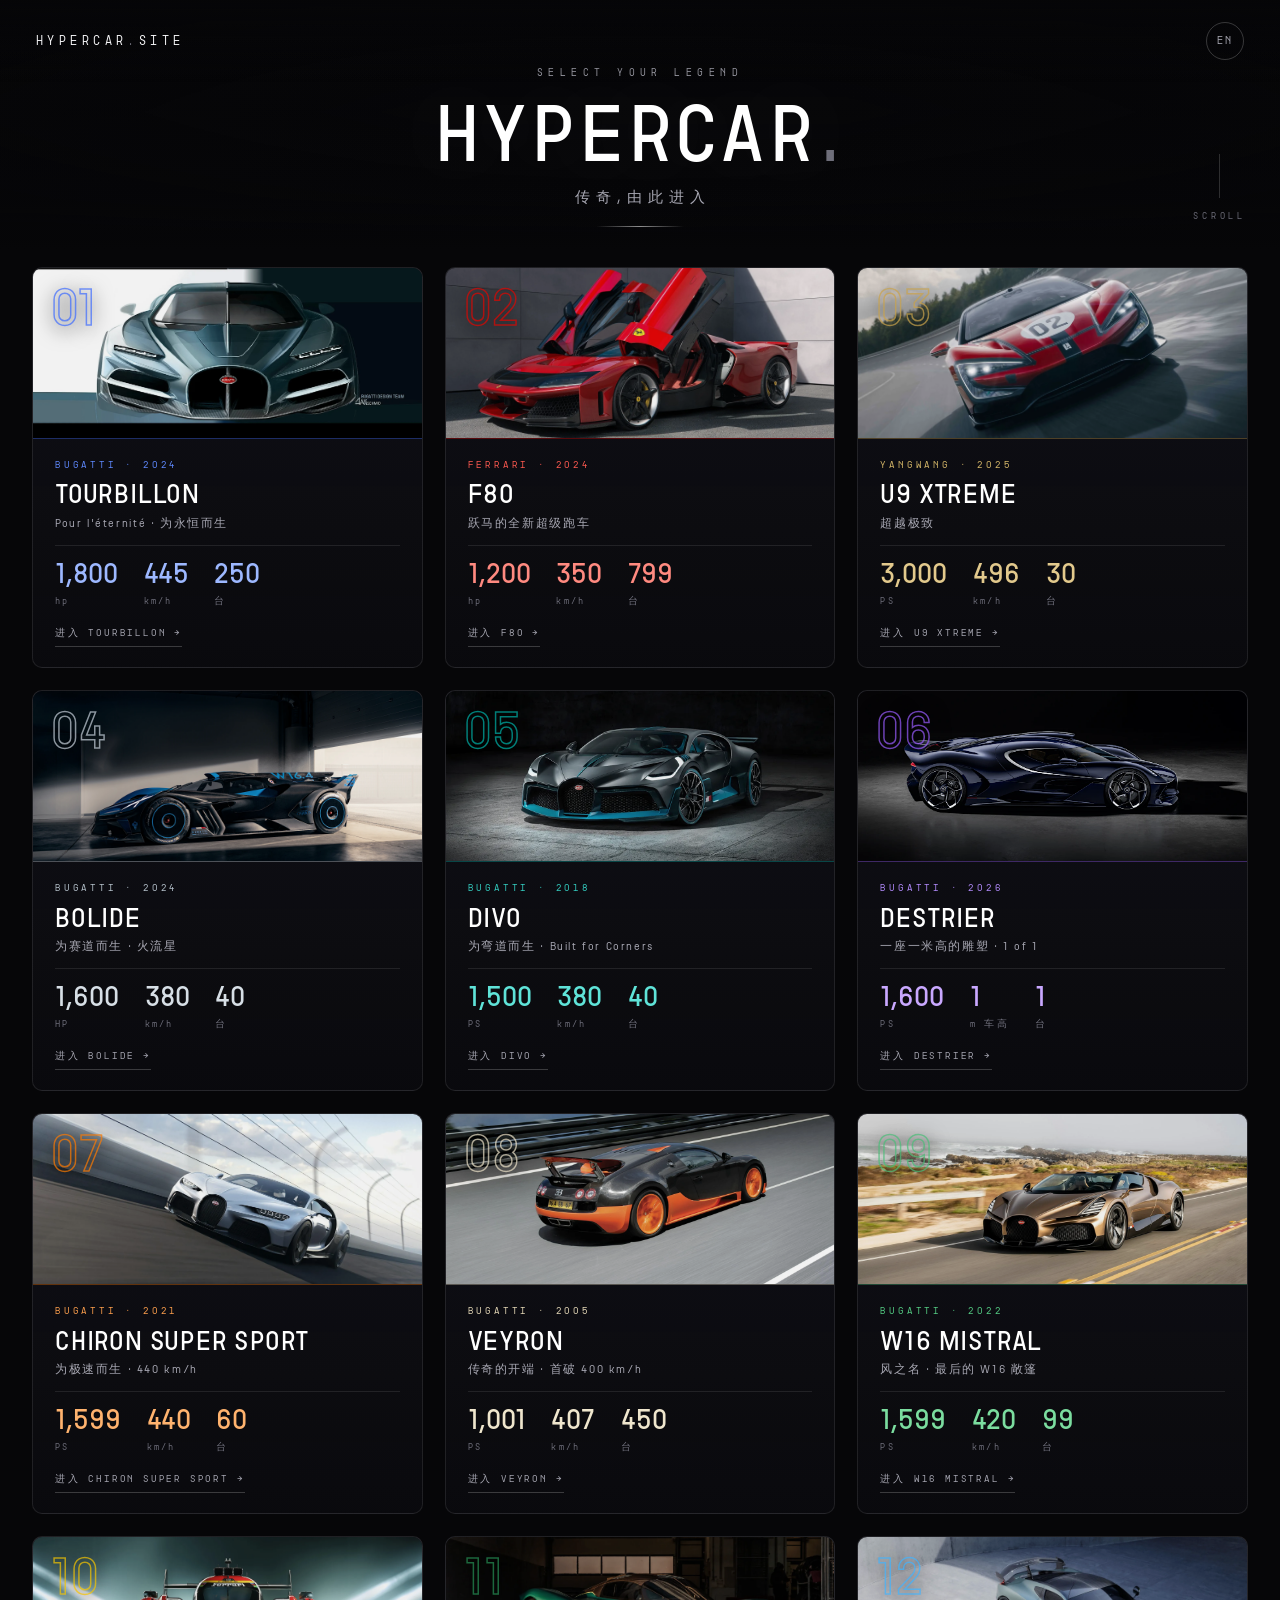
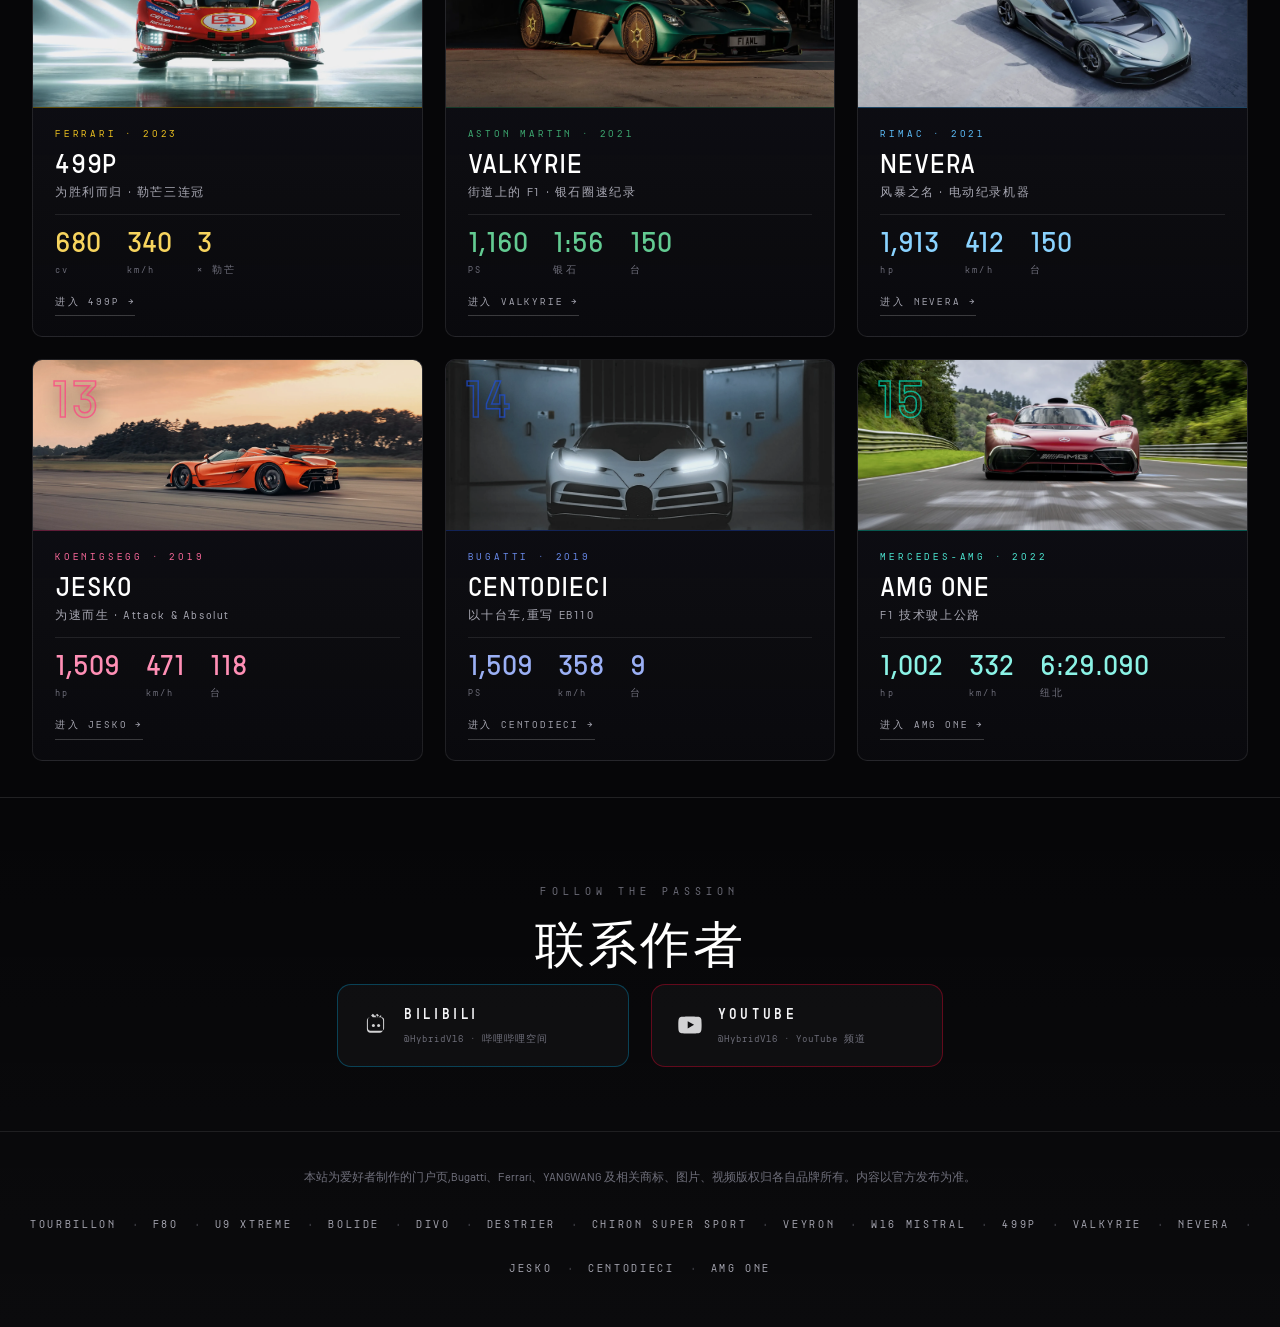
==== commit 1e523fcb: "门户:Centodieci 转为 live,修正 AMG ONE 卡片名称" ====
--- a/index.html
+++ b/index.html
@@ -14,13 +14,13 @@
 <script src="shared/v1/lang.js?v=cc2024b6" data-strategy="ip" data-persist="off" data-fallback="none" data-direction="outward" data-zh="index.html" data-en="en.html" defer></script>
 <link rel="stylesheet" href="css/style.css?v=b8919671">
 <!-- hc:seo:start -->
-<!-- generated by tools/seo.py · cars.json · 2026-09-14 -->
+<!-- generated by tools/seo.py · cars.json · 2026-09-18 -->
 <link rel="canonical" href="https://www.hypercar.site/">
 <link rel="alternate" hreflang="zh-CN" href="https://www.hypercar.site/">
 <link rel="alternate" hreflang="en" href="https://www.hypercar.site/en.html">
 <link rel="alternate" hreflang="x-default" href="https://www.hypercar.site/">
 <script type="application/ld+json">
-{"@context":"https://schema.org","@type":"CollectionPage","name":"HYPERCAR.SITE","url":"https://www.hypercar.site/","description":"超跑传奇集合","mainEntity":{"@type":"ItemList","numberOfItems":15,"itemListElement":[{"@type":"ListItem","position":1,"name":"Bugatti Tourbillon","url":"https://tourbillon.hypercar.site"},{"@type":"ListItem","position":2,"name":"Ferrari F80","url":"https://f80.hypercar.site"},{"@type":"ListItem","position":3,"name":"Yangwang U9 Xtreme","url":"https://u9x.hypercar.site"},{"@type":"ListItem","position":4,"name":"Bugatti Bolide","url":"https://bolide.hypercar.site"},{"@type":"ListItem","position":5,"name":"Bugatti Divo","url":"https://divo.hypercar.site"},{"@type":"ListItem","position":6,"name":"Bugatti Destrier","url":"https://destrier.hypercar.site"},{"@type":"ListItem","position":7,"name":"Bugatti Chiron Super Sport","url":"https://chironss.hypercar.site"},{"@type":"ListItem","position":8,"name":"Bugatti Veyron","url":"https://veyron.hypercar.site"},{"@type":"ListItem","position":9,"name":"Bugatti W16 Mistral","url":"https://mistral.hypercar.site"},{"@type":"ListItem","position":10,"name":"Ferrari 499P","url":"https://499p.hypercar.site"},{"@type":"ListItem","position":11,"name":"Aston Martin Valkyrie","url":"https://valkyrie.hypercar.site"},{"@type":"ListItem","position":12,"name":"Rimac Nevera","url":"https://nevera.hypercar.site"},{"@type":"ListItem","position":13,"name":"Koenigsegg Jesko","url":"https://jesko.hypercar.site"},{"@type":"ListItem","position":14,"name":"Bugatti Centodieci","url":"https://centodieci.hypercar.site"},{"@type":"ListItem","position":15,"name":"Mercedes-AMG AMG ONE","url":"https://amg-one.hypercar.site"}]}}
+{"@context":"https://schema.org","@type":"CollectionPage","name":"HYPERCAR.SITE","url":"https://www.hypercar.site/","description":"超跑传奇集合","mainEntity":{"@type":"ItemList","numberOfItems":15,"itemListElement":[{"@type":"ListItem","position":1,"name":"Bugatti Tourbillon","url":"https://tourbillon.hypercar.site"},{"@type":"ListItem","position":2,"name":"Ferrari F80","url":"https://f80.hypercar.site"},{"@type":"ListItem","position":3,"name":"Yangwang U9 Xtreme","url":"https://u9x.hypercar.site"},{"@type":"ListItem","position":4,"name":"Bugatti Bolide","url":"https://bolide.hypercar.site"},{"@type":"ListItem","position":5,"name":"Bugatti Divo","url":"https://divo.hypercar.site"},{"@type":"ListItem","position":6,"name":"Bugatti Destrier","url":"https://destrier.hypercar.site"},{"@type":"ListItem","position":7,"name":"Bugatti Chiron Super Sport","url":"https://chironss.hypercar.site"},{"@type":"ListItem","position":8,"name":"Bugatti Veyron","url":"https://veyron.hypercar.site"},{"@type":"ListItem","position":9,"name":"Bugatti W16 Mistral","url":"https://mistral.hypercar.site"},{"@type":"ListItem","position":10,"name":"Ferrari 499P","url":"https://499p.hypercar.site"},{"@type":"ListItem","position":11,"name":"Aston Martin Valkyrie","url":"https://valkyrie.hypercar.site"},{"@type":"ListItem","position":12,"name":"Rimac Nevera","url":"https://nevera.hypercar.site"},{"@type":"ListItem","position":13,"name":"Koenigsegg Jesko","url":"https://jesko.hypercar.site"},{"@type":"ListItem","position":14,"name":"Bugatti Centodieci","url":"https://centodieci.hypercar.site"},{"@type":"ListItem","position":15,"name":"Mercedes-AMG ONE","url":"https://amg-one.hypercar.site"}]}}
 </script>
 <!-- hc:seo:end -->
 </head>
@@ -331,7 +331,7 @@
   <!-- 15 把 F1 混动动力单元带上公路,产量 275 台。 -->
   <a class="door door--amg" href="https://amg-one.hypercar.site" target="_blank" rel="noopener">
     <div class="door__media">
-      <img class="door__img" src="assets/amg-one.webp" alt="MERCEDES-AMG AMG ONE" loading="lazy">
+      <img class="door__img" src="assets/amg-one.webp" alt="Mercedes-AMG ONE" loading="lazy">
       <span class="door__no">15</span>
     </div>
     <div class="door__body">
